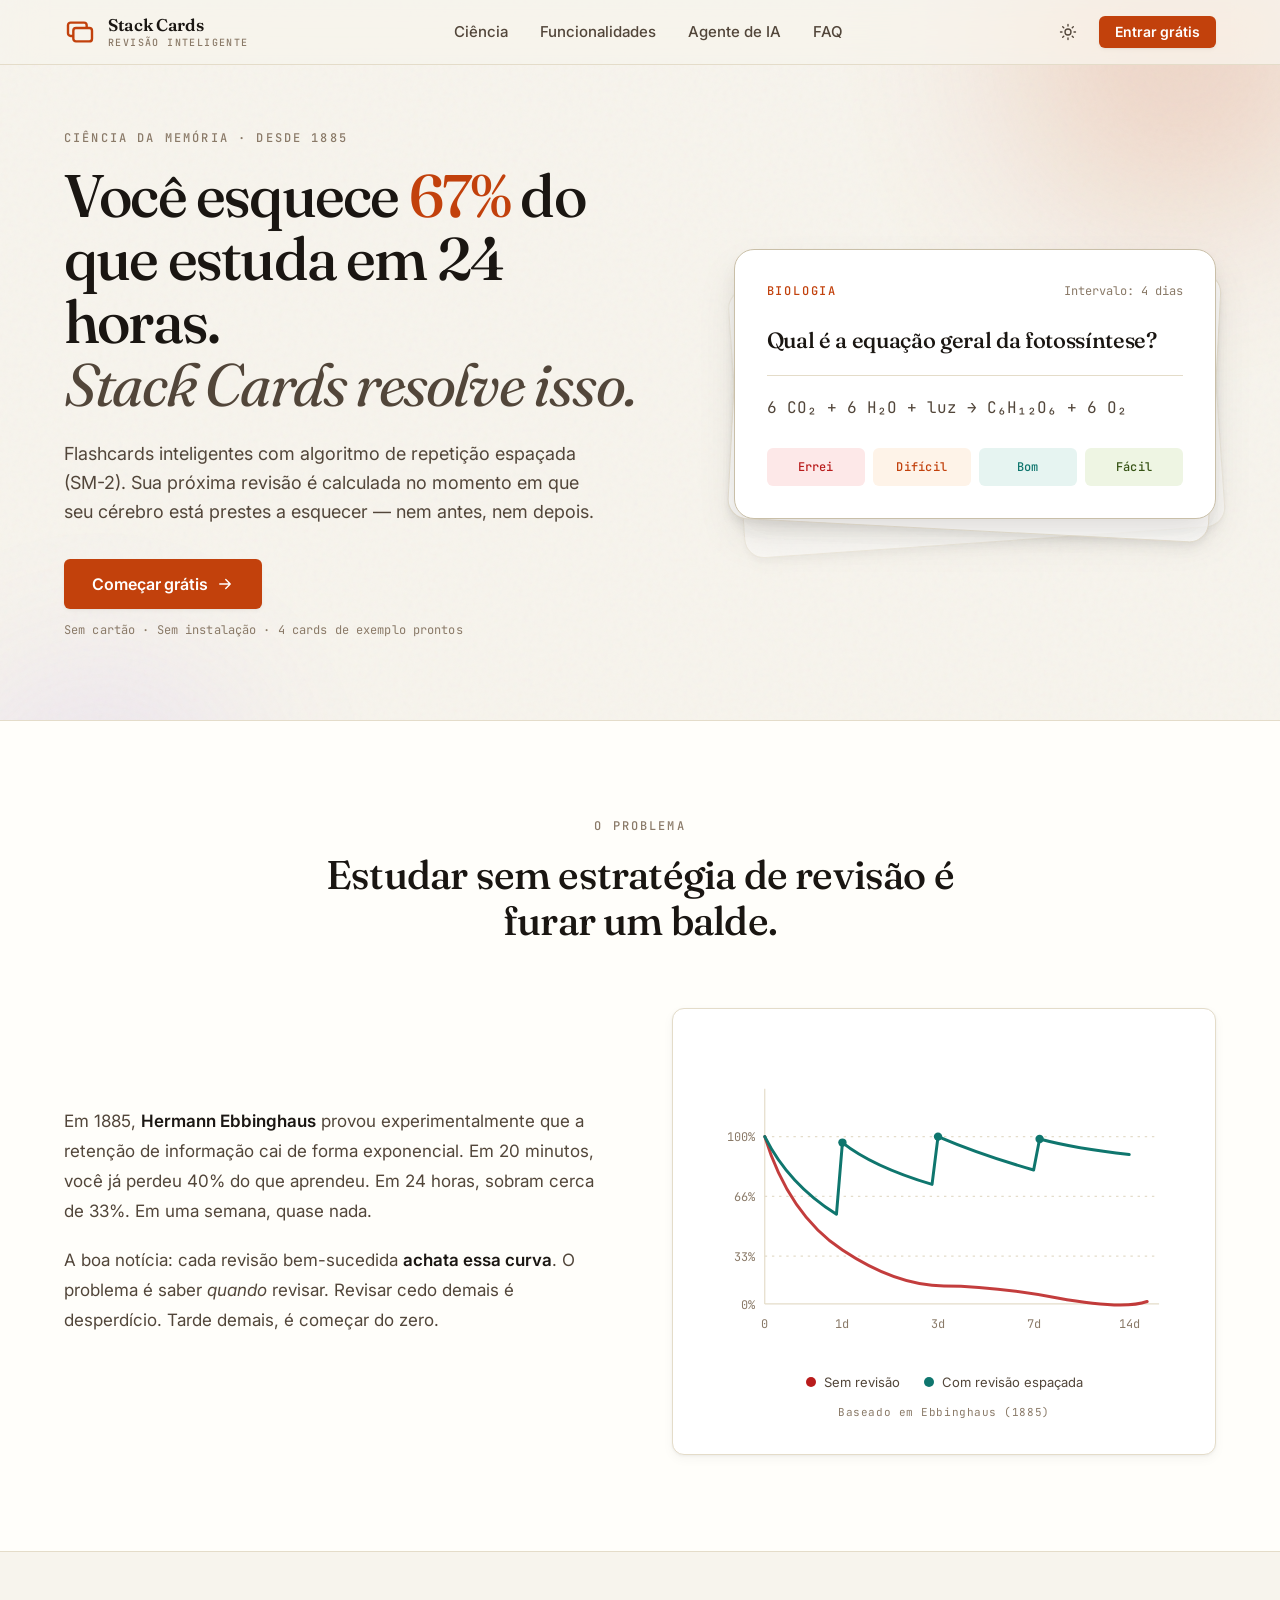
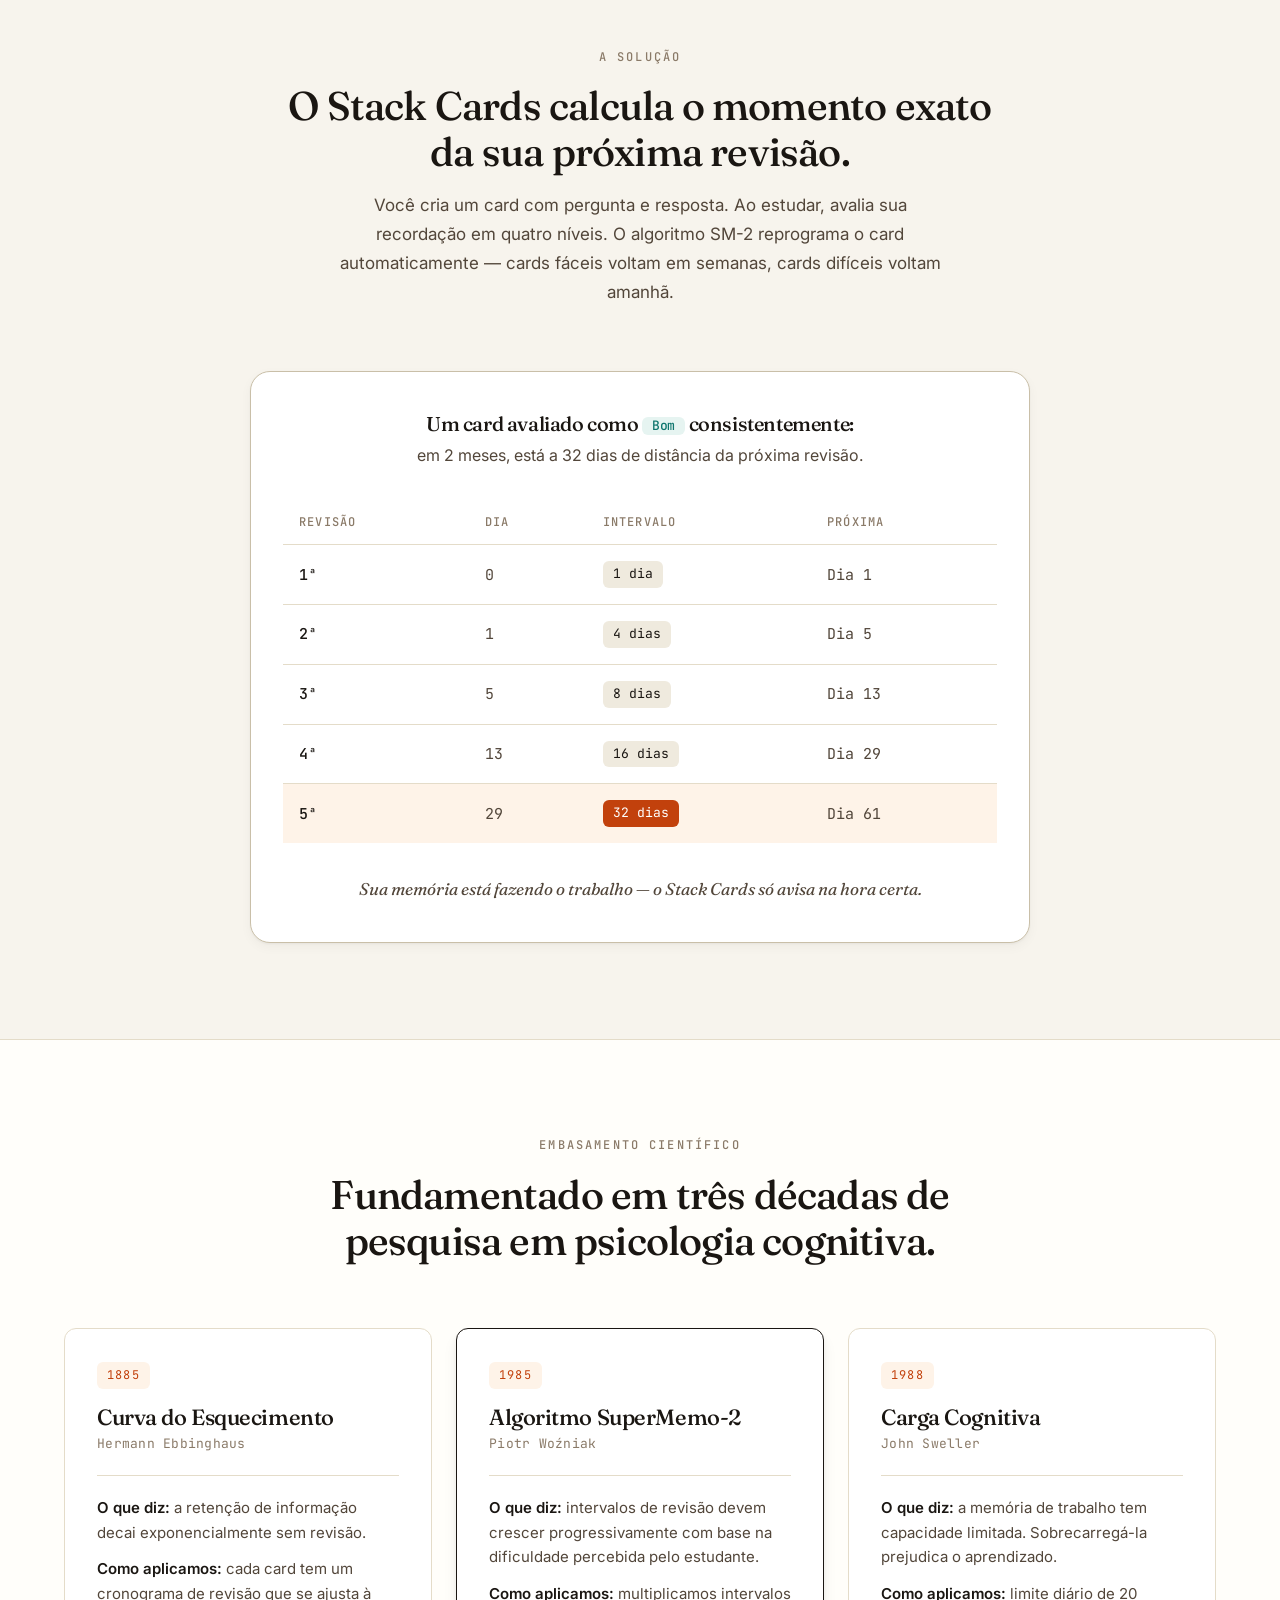
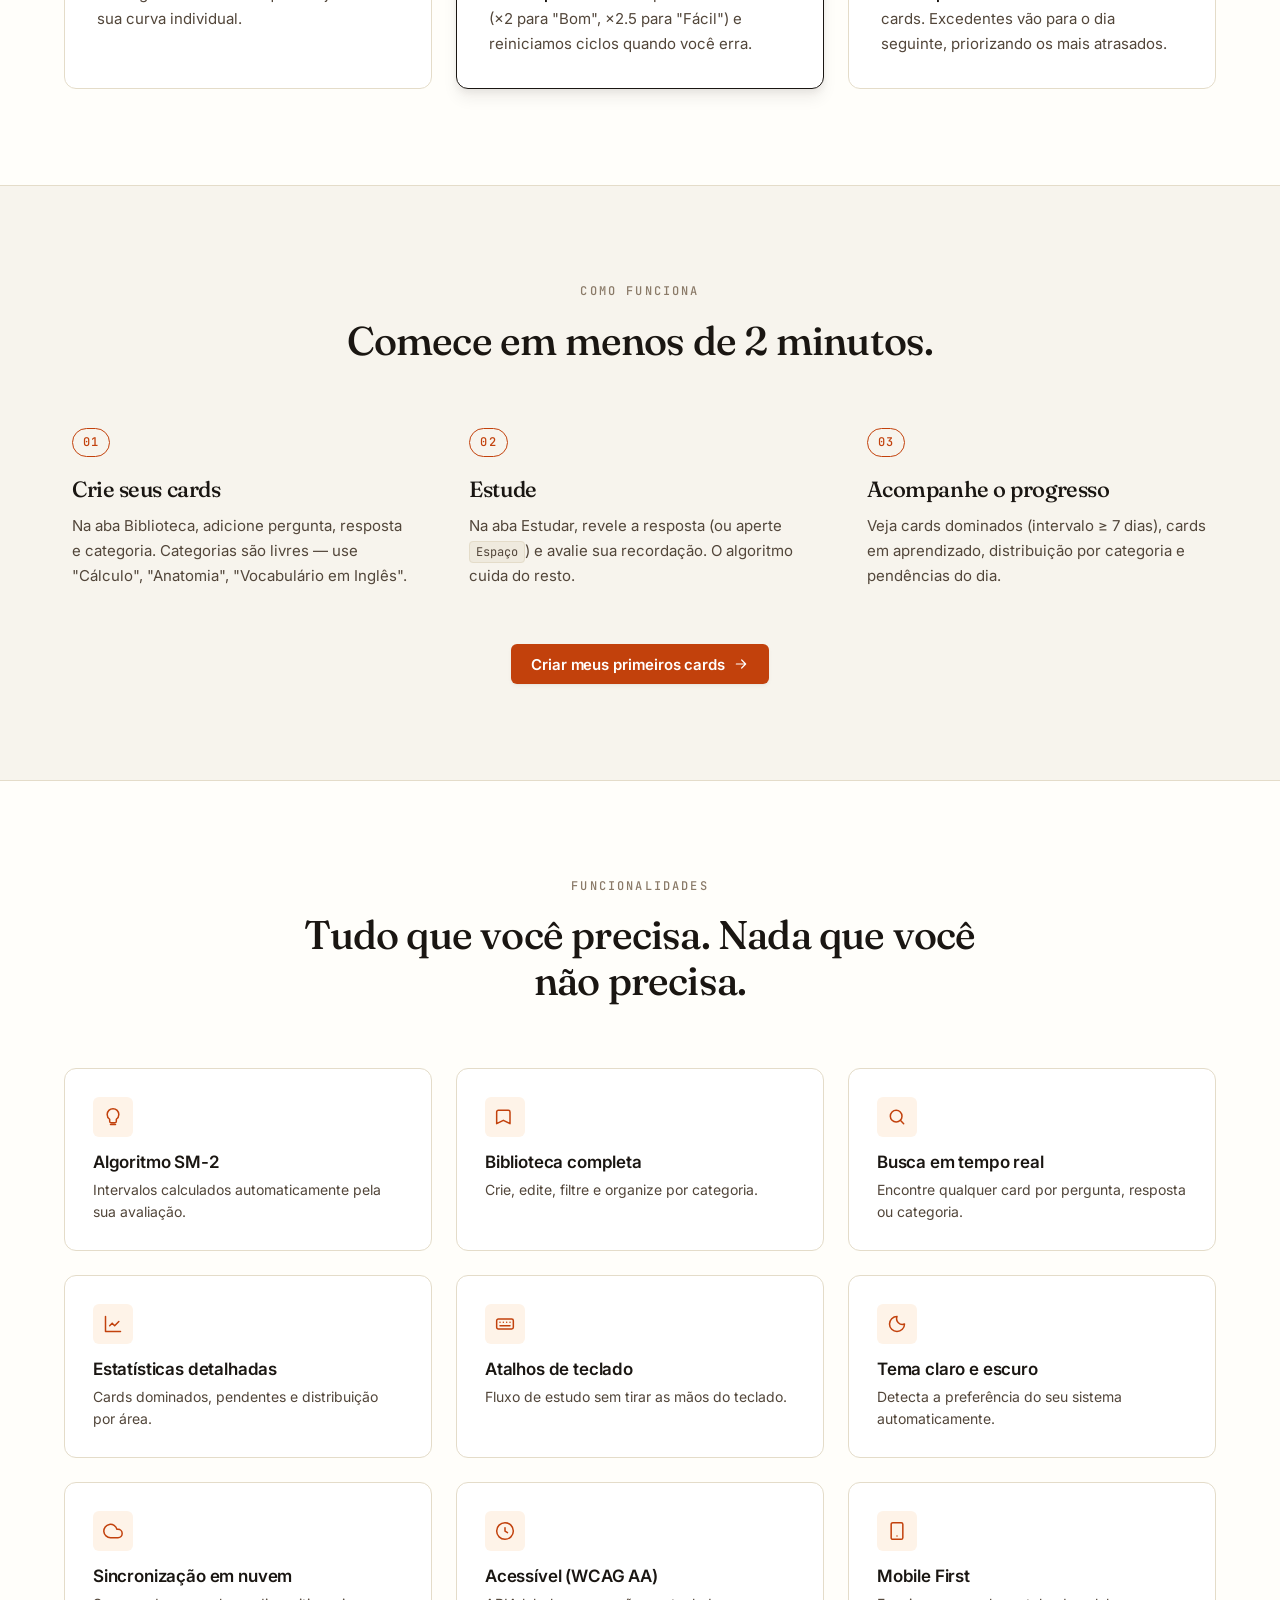
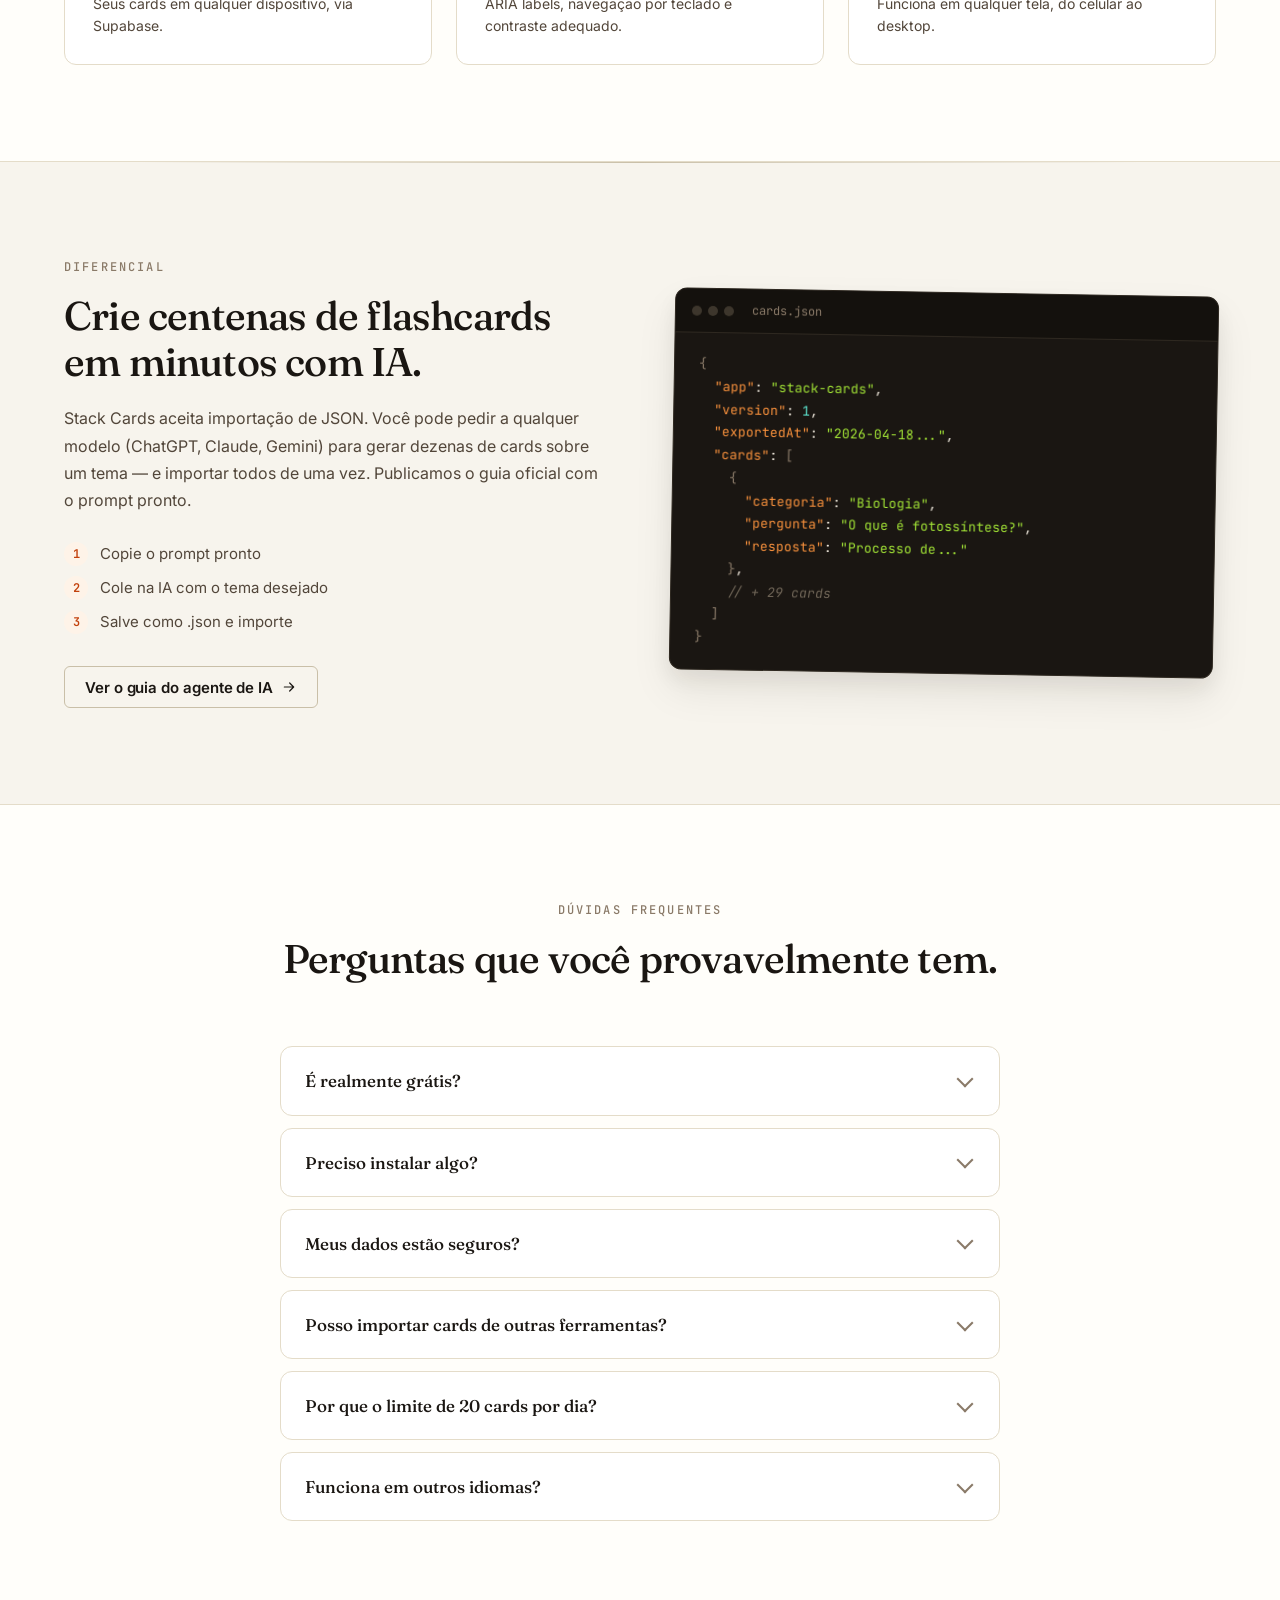
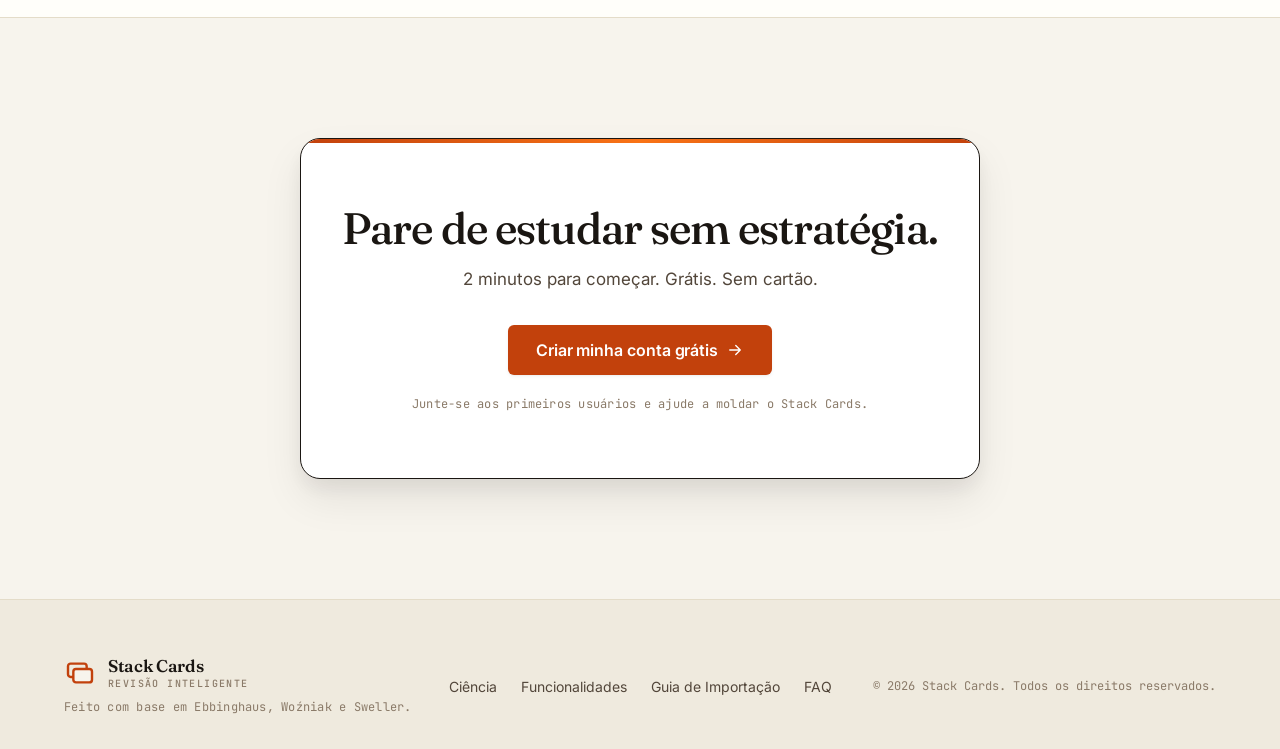
==== index.html @ 45e562a9 "feat(landing): cria landing page e guia de importacao por ia" ====
<!DOCTYPE html>
<html lang="pt-BR">
<head>
  <meta charset="UTF-8">
  <meta name="viewport" content="width=device-width, initial-scale=1.0">
  <meta name="description" content="Flashcards inteligentes com algoritmo SM-2. Fundamentado em três décadas de pesquisa em psicologia cognitiva. Grátis, sem cartão, sem instalação.">
  <meta name="theme-color" content="#f7f4ed">
  <title>Stack Cards — Pare de esquecer o que você estuda</title>

  <!-- Open Graph -->
  <meta property="og:title" content="Stack Cards — Flashcards com ciência da memória">
  <meta property="og:description" content="Algoritmo SM-2 calcula o momento exato da sua próxima revisão. Grátis.">
  <meta property="og:type" content="website">
  <meta property="og:url" content="https://stackcards.com.br">

  <!-- Fonts -->
  <link rel="preconnect" href="https://fonts.googleapis.com">
  <link rel="preconnect" href="https://fonts.gstatic.com" crossorigin>
  <link href="https://fonts.googleapis.com/css2?family=Fraunces:ital,opsz,wght@0,9..144,400;0,9..144,500;0,9..144,600;0,9..144,700;1,9..144,400&family=Inter:wght@400;500;600;700&family=JetBrains+Mono:wght@400;500&display=swap" rel="stylesheet">

  <link rel="stylesheet" href="styles.css">
</head>
<body>

  <!-- Background decorativo -->
  <div class="bg-decoration" aria-hidden="true">
    <div class="grain"></div>
    <div class="gradient-blob gradient-blob-1"></div>
    <div class="gradient-blob gradient-blob-2"></div>
  </div>

  <!-- Header -->
  <header class="site-header">
    <div class="container header-inner">
      <a href="#" class="brand">
        <span class="brand-mark" aria-hidden="true">
          <svg viewBox="0 0 24 24" fill="none" xmlns="http://www.w3.org/2000/svg">
            <rect x="3" y="5" width="14" height="10" rx="2" stroke="currentColor" stroke-width="1.8"/>
            <rect x="7" y="9" width="14" height="10" rx="2" stroke="currentColor" stroke-width="1.8" fill="var(--bg-primary)"/>
          </svg>
        </span>
        <span class="brand-text">
          <span class="brand-title">Stack Cards</span>
          <span class="brand-sub">Revisão Inteligente</span>
        </span>
      </a>

      <nav class="site-nav" aria-label="Navegação principal">
        <a href="#ciencia">Ciência</a>
        <a href="#funcionalidades">Funcionalidades</a>
        <a href="#ia">Agente de IA</a>
        <a href="#faq">FAQ</a>
      </nav>

      <div class="header-actions">
        <button class="theme-toggle" id="themeToggle" aria-label="Alternar tema">
          <svg class="theme-icon theme-icon-sun" viewBox="0 0 24 24" fill="none" xmlns="http://www.w3.org/2000/svg" aria-hidden="true">
            <circle cx="12" cy="12" r="4" stroke="currentColor" stroke-width="1.8"/>
            <path d="M12 2v2M12 20v2M4.93 4.93l1.41 1.41M17.66 17.66l1.41 1.41M2 12h2M20 12h2M4.93 19.07l1.41-1.41M17.66 6.34l1.41-1.41" stroke="currentColor" stroke-width="1.8" stroke-linecap="round"/>
          </svg>
          <svg class="theme-icon theme-icon-moon" viewBox="0 0 24 24" fill="none" xmlns="http://www.w3.org/2000/svg" aria-hidden="true">
            <path d="M21 12.79A9 9 0 1 1 11.21 3 7 7 0 0 0 21 12.79z" stroke="currentColor" stroke-width="1.8" stroke-linejoin="round"/>
          </svg>
        </button>
        <a href="https://app.stackcards.com.br" class="btn btn-primary btn-sm">Entrar grátis</a>
      </div>
    </div>
  </header>

  <main>

    <!-- Hero -->
    <section class="hero">
      <div class="container hero-inner">
        <div class="hero-content">
          <p class="eyebrow">Ciência da memória · Desde 1885</p>
          <h1 class="hero-title">
            Você esquece <span class="accent-text">67%</span> do que estuda em 24 horas.
            <br>
            <span class="hero-title-alt">Stack Cards resolve isso.</span>
          </h1>
          <p class="hero-subtitle">
            Flashcards inteligentes com algoritmo de repetição espaçada (SM-2).
            Sua próxima revisão é calculada no momento em que seu cérebro está
            prestes a esquecer — nem antes, nem depois.
          </p>
          <div class="hero-cta">
            <a href="https://app.stackcards.com.br" class="btn btn-primary btn-lg">
              Começar grátis
              <svg viewBox="0 0 24 24" fill="none" xmlns="http://www.w3.org/2000/svg" aria-hidden="true">
                <path d="M5 12h14M13 6l6 6-6 6" stroke="currentColor" stroke-width="1.8" stroke-linecap="round" stroke-linejoin="round"/>
              </svg>
            </a>
            <p class="hero-microcopy">Sem cartão · Sem instalação · 4 cards de exemplo prontos</p>
          </div>
        </div>

        <!-- Mock do flashcard -->
        <div class="hero-visual" aria-hidden="true">
          <div class="mock-flashcard">
            <div class="mock-flashcard-meta">
              <span class="mock-category">BIOLOGIA</span>
              <span class="mock-interval">Intervalo: 4 dias</span>
            </div>
            <p class="mock-question">Qual é a equação geral da fotossíntese?</p>
            <div class="mock-divider"></div>
            <p class="mock-answer">6 CO₂ + 6 H₂O + luz → C₆H₁₂O₆ + 6 O₂</p>
            <div class="mock-review-buttons">
              <button class="mock-btn mock-btn-wrong">Errei</button>
              <button class="mock-btn mock-btn-hard">Difícil</button>
              <button class="mock-btn mock-btn-good">Bom</button>
              <button class="mock-btn mock-btn-easy">Fácil</button>
            </div>
          </div>
          <div class="mock-shadow-card mock-shadow-card-1"></div>
          <div class="mock-shadow-card mock-shadow-card-2"></div>
        </div>
      </div>
    </section>

    <!-- Problema -->
    <section class="section section-problem">
      <div class="container">
        <div class="section-head">
          <p class="eyebrow">O problema</p>
          <h2 class="section-title">Estudar sem estratégia de revisão é furar um balde.</h2>
        </div>

        <div class="problem-grid">
          <div class="problem-text">
            <p>
              Em 1885, <strong>Hermann Ebbinghaus</strong> provou experimentalmente que a
              retenção de informação cai de forma exponencial. Em 20 minutos, você
              já perdeu 40% do que aprendeu. Em 24 horas, sobram cerca de 33%.
              Em uma semana, quase nada.
            </p>
            <p>
              A boa notícia: cada revisão bem-sucedida <strong>achata essa curva</strong>.
              O problema é saber <em>quando</em> revisar. Revisar cedo demais é desperdício.
              Tarde demais, é começar do zero.
            </p>
          </div>

          <div class="problem-chart">
            <svg viewBox="0 0 400 260" xmlns="http://www.w3.org/2000/svg" role="img" aria-label="Gráfico da Curva do Esquecimento">
              <!-- Grid -->
              <g class="chart-grid">
                <line x1="50" y1="40" x2="50" y2="220"/>
                <line x1="50" y1="220" x2="380" y2="220"/>
                <line x1="50" y1="180" x2="380" y2="180" stroke-dasharray="2,4"/>
                <line x1="50" y1="130" x2="380" y2="130" stroke-dasharray="2,4"/>
                <line x1="50" y1="80" x2="380" y2="80" stroke-dasharray="2,4"/>
              </g>

              <!-- Labels eixo Y -->
              <g class="chart-label">
                <text x="42" y="224" text-anchor="end">0%</text>
                <text x="42" y="184" text-anchor="end">33%</text>
                <text x="42" y="134" text-anchor="end">66%</text>
                <text x="42" y="84" text-anchor="end">100%</text>
              </g>

              <!-- Labels eixo X -->
              <g class="chart-label">
                <text x="50" y="240" text-anchor="middle">0</text>
                <text x="115" y="240" text-anchor="middle">1d</text>
                <text x="195" y="240" text-anchor="middle">3d</text>
                <text x="275" y="240" text-anchor="middle">7d</text>
                <text x="355" y="240" text-anchor="middle">14d</text>
              </g>

              <!-- Curva sem revisão -->
              <path d="M50,80 Q70,145 115,175 T200,205 T295,215 T370,218"
                    class="chart-line chart-line-wrong"
                    fill="none"
                    stroke-width="2.5"
                    stroke-linecap="round"/>

              <!-- Curva com revisão espaçada (dentes de serra que sobem) -->
              <path d="M50,80 Q70,120 110,145 L115,85 Q140,105 190,120 L195,80 Q230,95 275,108 L280,82 Q310,90 355,95"
                    class="chart-line chart-line-good"
                    fill="none"
                    stroke-width="2.5"
                    stroke-linecap="round"
                    stroke-linejoin="round"/>

              <!-- Pontos de revisão -->
              <g class="chart-dots">
                <circle cx="115" cy="85" r="3.5"/>
                <circle cx="195" cy="80" r="3.5"/>
                <circle cx="280" cy="82" r="3.5"/>
              </g>
            </svg>

            <div class="chart-legend">
              <div class="chart-legend-item">
                <span class="chart-legend-dot chart-legend-dot-wrong"></span>
                <span>Sem revisão</span>
              </div>
              <div class="chart-legend-item">
                <span class="chart-legend-dot chart-legend-dot-good"></span>
                <span>Com revisão espaçada</span>
              </div>
            </div>
            <p class="chart-citation">Baseado em Ebbinghaus (1885)</p>
          </div>
        </div>
      </div>
    </section>

    <!-- Solução / Progressão -->
    <section class="section section-solution">
      <div class="container">
        <div class="section-head">
          <p class="eyebrow">A solução</p>
          <h2 class="section-title">O Stack Cards calcula o momento exato da sua próxima revisão.</h2>
          <p class="section-description">
            Você cria um card com pergunta e resposta. Ao estudar, avalia sua
            recordação em quatro níveis. O algoritmo SM-2 reprograma o card
            automaticamente — cards fáceis voltam em semanas, cards difíceis voltam amanhã.
          </p>
        </div>

        <div class="progression-wrapper">
          <div class="progression-header">
            <h3 class="progression-title">Um card avaliado como <span class="chip-inline chip-good">Bom</span> consistentemente:</h3>
            <p class="progression-sub">em 2 meses, está a 32 dias de distância da próxima revisão.</p>
          </div>

          <div class="progression-table-wrap">
            <table class="progression-table">
              <thead>
                <tr>
                  <th>Revisão</th>
                  <th>Dia</th>
                  <th>Intervalo</th>
                  <th>Próxima</th>
                </tr>
              </thead>
              <tbody>
                <tr><td>1ª</td><td>0</td><td><span class="interval-badge">1 dia</span></td><td>Dia 1</td></tr>
                <tr><td>2ª</td><td>1</td><td><span class="interval-badge">4 dias</span></td><td>Dia 5</td></tr>
                <tr><td>3ª</td><td>5</td><td><span class="interval-badge">8 dias</span></td><td>Dia 13</td></tr>
                <tr><td>4ª</td><td>13</td><td><span class="interval-badge">16 dias</span></td><td>Dia 29</td></tr>
                <tr class="row-highlight"><td>5ª</td><td>29</td><td><span class="interval-badge interval-badge-strong">32 dias</span></td><td>Dia 61</td></tr>
              </tbody>
            </table>
          </div>

          <p class="progression-footnote">
            Sua memória está fazendo o trabalho — o Stack Cards só avisa na hora certa.
          </p>
        </div>
      </div>
    </section>

    <!-- Ciência -->
    <section class="section section-science" id="ciencia">
      <div class="container">
        <div class="section-head">
          <p class="eyebrow">Embasamento científico</p>
          <h2 class="section-title">Fundamentado em três décadas de pesquisa em psicologia cognitiva.</h2>
        </div>

        <div class="science-grid">
          <article class="science-card">
            <header class="science-card-head">
              <span class="science-year">1885</span>
              <h3 class="science-card-title">Curva do Esquecimento</h3>
              <p class="science-author">Hermann Ebbinghaus</p>
            </header>
            <div class="science-card-body">
              <p class="science-claim"><strong>O que diz:</strong> a retenção de informação decai exponencialmente sem revisão.</p>
              <p class="science-application"><strong>Como aplicamos:</strong> cada card tem um cronograma de revisão que se ajusta à sua curva individual.</p>
            </div>
          </article>

          <article class="science-card science-card-featured">
            <header class="science-card-head">
              <span class="science-year">1985</span>
              <h3 class="science-card-title">Algoritmo SuperMemo-2</h3>
              <p class="science-author">Piotr Woźniak</p>
            </header>
            <div class="science-card-body">
              <p class="science-claim"><strong>O que diz:</strong> intervalos de revisão devem crescer progressivamente com base na dificuldade percebida pelo estudante.</p>
              <p class="science-application"><strong>Como aplicamos:</strong> multiplicamos intervalos (×2 para "Bom", ×2.5 para "Fácil") e reiniciamos ciclos quando você erra.</p>
            </div>
          </article>

          <article class="science-card">
            <header class="science-card-head">
              <span class="science-year">1988</span>
              <h3 class="science-card-title">Carga Cognitiva</h3>
              <p class="science-author">John Sweller</p>
            </header>
            <div class="science-card-body">
              <p class="science-claim"><strong>O que diz:</strong> a memória de trabalho tem capacidade limitada. Sobrecarregá-la prejudica o aprendizado.</p>
              <p class="science-application"><strong>Como aplicamos:</strong> limite diário de 20 cards. Excedentes vão para o dia seguinte, priorizando os mais atrasados.</p>
            </div>
          </article>
        </div>
      </div>
    </section>

    <!-- Como funciona -->
    <section class="section section-how">
      <div class="container">
        <div class="section-head">
          <p class="eyebrow">Como funciona</p>
          <h2 class="section-title">Comece em menos de 2 minutos.</h2>
        </div>

        <ol class="steps-list">
          <li class="step">
            <span class="step-number">01</span>
            <h3 class="step-title">Crie seus cards</h3>
            <p class="step-description">
              Na aba Biblioteca, adicione pergunta, resposta e categoria.
              Categorias são livres — use "Cálculo", "Anatomia", "Vocabulário em Inglês".
            </p>
          </li>
          <li class="step">
            <span class="step-number">02</span>
            <h3 class="step-title">Estude</h3>
            <p class="step-description">
              Na aba Estudar, revele a resposta (ou aperte <kbd>Espaço</kbd>) e avalie sua recordação.
              O algoritmo cuida do resto.
            </p>
          </li>
          <li class="step">
            <span class="step-number">03</span>
            <h3 class="step-title">Acompanhe o progresso</h3>
            <p class="step-description">
              Veja cards dominados (intervalo ≥ 7 dias), cards em aprendizado,
              distribuição por categoria e pendências do dia.
            </p>
          </li>
        </ol>

        <div class="cta-inline">
          <a href="https://app.stackcards.com.br" class="btn btn-primary">
            Criar meus primeiros cards
            <svg viewBox="0 0 24 24" fill="none" xmlns="http://www.w3.org/2000/svg" aria-hidden="true">
              <path d="M5 12h14M13 6l6 6-6 6" stroke="currentColor" stroke-width="1.8" stroke-linecap="round" stroke-linejoin="round"/>
            </svg>
          </a>
        </div>
      </div>
    </section>

    <!-- Funcionalidades -->
    <section class="section section-features" id="funcionalidades">
      <div class="container">
        <div class="section-head">
          <p class="eyebrow">Funcionalidades</p>
          <h2 class="section-title">Tudo que você precisa. Nada que você não precisa.</h2>
        </div>

        <div class="features-grid">
          <article class="feature">
            <div class="feature-icon">
              <svg viewBox="0 0 24 24" fill="none" xmlns="http://www.w3.org/2000/svg"><path d="M12 2a7 7 0 0 0-7 7c0 2.4 1.2 4.5 3 5.7V17a2 2 0 0 0 2 2h4a2 2 0 0 0 2-2v-2.3a7 7 0 0 0 3-5.7 7 7 0 0 0-7-7zM9 21h6" stroke="currentColor" stroke-width="1.8" stroke-linecap="round" stroke-linejoin="round"/></svg>
            </div>
            <h3 class="feature-title">Algoritmo SM-2</h3>
            <p class="feature-description">Intervalos calculados automaticamente pela sua avaliação.</p>
          </article>

          <article class="feature">
            <div class="feature-icon">
              <svg viewBox="0 0 24 24" fill="none" xmlns="http://www.w3.org/2000/svg"><path d="M4 4h12a2 2 0 0 1 2 2v14l-8-4-8 4V6a2 2 0 0 1 2-2z" stroke="currentColor" stroke-width="1.8" stroke-linejoin="round"/></svg>
            </div>
            <h3 class="feature-title">Biblioteca completa</h3>
            <p class="feature-description">Crie, edite, filtre e organize por categoria.</p>
          </article>

          <article class="feature">
            <div class="feature-icon">
              <svg viewBox="0 0 24 24" fill="none" xmlns="http://www.w3.org/2000/svg"><circle cx="11" cy="11" r="7" stroke="currentColor" stroke-width="1.8"/><path d="m20 20-4-4" stroke="currentColor" stroke-width="1.8" stroke-linecap="round"/></svg>
            </div>
            <h3 class="feature-title">Busca em tempo real</h3>
            <p class="feature-description">Encontre qualquer card por pergunta, resposta ou categoria.</p>
          </article>

          <article class="feature">
            <div class="feature-icon">
              <svg viewBox="0 0 24 24" fill="none" xmlns="http://www.w3.org/2000/svg"><path d="M3 3v18h18M8 14l3-3 3 3 5-5" stroke="currentColor" stroke-width="1.8" stroke-linecap="round" stroke-linejoin="round"/></svg>
            </div>
            <h3 class="feature-title">Estatísticas detalhadas</h3>
            <p class="feature-description">Cards dominados, pendentes e distribuição por área.</p>
          </article>

          <article class="feature">
            <div class="feature-icon">
              <svg viewBox="0 0 24 24" fill="none" xmlns="http://www.w3.org/2000/svg"><rect x="2" y="6" width="20" height="12" rx="2" stroke="currentColor" stroke-width="1.8"/><path d="M6 10h.01M10 10h.01M14 10h.01M18 10h.01M6 14h12" stroke="currentColor" stroke-width="1.8" stroke-linecap="round"/></svg>
            </div>
            <h3 class="feature-title">Atalhos de teclado</h3>
            <p class="feature-description">Fluxo de estudo sem tirar as mãos do teclado.</p>
          </article>

          <article class="feature">
            <div class="feature-icon">
              <svg viewBox="0 0 24 24" fill="none" xmlns="http://www.w3.org/2000/svg"><path d="M12 3a9 9 0 1 0 9 9A7 7 0 0 1 12 3z" stroke="currentColor" stroke-width="1.8" stroke-linejoin="round"/></svg>
            </div>
            <h3 class="feature-title">Tema claro e escuro</h3>
            <p class="feature-description">Detecta a preferência do seu sistema automaticamente.</p>
          </article>

          <article class="feature">
            <div class="feature-icon">
              <svg viewBox="0 0 24 24" fill="none" xmlns="http://www.w3.org/2000/svg"><path d="M18 10h-1.26A8 8 0 1 0 9 20h9a5 5 0 0 0 0-10z" stroke="currentColor" stroke-width="1.8" stroke-linejoin="round"/></svg>
            </div>
            <h3 class="feature-title">Sincronização em nuvem</h3>
            <p class="feature-description">Seus cards em qualquer dispositivo, via Supabase.</p>
          </article>

          <article class="feature">
            <div class="feature-icon">
              <svg viewBox="0 0 24 24" fill="none" xmlns="http://www.w3.org/2000/svg"><circle cx="12" cy="12" r="10" stroke="currentColor" stroke-width="1.8"/><path d="M12 8v4l3 2" stroke="currentColor" stroke-width="1.8" stroke-linecap="round"/></svg>
            </div>
            <h3 class="feature-title">Acessível (WCAG AA)</h3>
            <p class="feature-description">ARIA labels, navegação por teclado e contraste adequado.</p>
          </article>

          <article class="feature">
            <div class="feature-icon">
              <svg viewBox="0 0 24 24" fill="none" xmlns="http://www.w3.org/2000/svg"><rect x="5" y="2" width="14" height="20" rx="2" stroke="currentColor" stroke-width="1.8"/><path d="M12 18h.01" stroke="currentColor" stroke-width="1.8" stroke-linecap="round"/></svg>
            </div>
            <h3 class="feature-title">Mobile First</h3>
            <p class="feature-description">Funciona em qualquer tela, do celular ao desktop.</p>
          </article>
        </div>
      </div>
    </section>

    <!-- Agente de IA -->
    <section class="section section-ai" id="ia">
      <div class="container ai-inner">
        <div class="ai-content">
          <p class="eyebrow">Diferencial</p>
          <h2 class="section-title">Crie centenas de flashcards em minutos com IA.</h2>
          <p class="ai-description">
            Stack Cards aceita importação de JSON. Você pode pedir a qualquer modelo
            (ChatGPT, Claude, Gemini) para gerar dezenas de cards sobre um tema —
            e importar todos de uma vez. Publicamos o guia oficial com o prompt pronto.
          </p>

          <ul class="ai-steps">
            <li><span class="ai-step-num">1</span> Copie o prompt pronto</li>
            <li><span class="ai-step-num">2</span> Cole na IA com o tema desejado</li>
            <li><span class="ai-step-num">3</span> Salve como .json e importe</li>
          </ul>

          <a href="guia-ia.html" class="btn btn-ghost">
            Ver o guia do agente de IA
            <svg viewBox="0 0 24 24" fill="none" xmlns="http://www.w3.org/2000/svg" aria-hidden="true">
              <path d="M5 12h14M13 6l6 6-6 6" stroke="currentColor" stroke-width="1.8" stroke-linecap="round" stroke-linejoin="round"/>
            </svg>
          </a>
        </div>

        <div class="ai-visual" aria-hidden="true">
          <div class="ai-code">
            <div class="ai-code-head">
              <span class="ai-code-dot"></span>
              <span class="ai-code-dot"></span>
              <span class="ai-code-dot"></span>
              <span class="ai-code-filename">cards.json</span>
            </div>
            <pre class="ai-code-body"><span class="code-punct">{</span>
  <span class="code-key">"app"</span>: <span class="code-string">"stack-cards"</span>,
  <span class="code-key">"version"</span>: <span class="code-num">1</span>,
  <span class="code-key">"exportedAt"</span>: <span class="code-string">"2026-04-18..."</span>,
  <span class="code-key">"cards"</span>: <span class="code-punct">[</span>
    <span class="code-punct">{</span>
      <span class="code-key">"categoria"</span>: <span class="code-string">"Biologia"</span>,
      <span class="code-key">"pergunta"</span>: <span class="code-string">"O que é fotossíntese?"</span>,
      <span class="code-key">"resposta"</span>: <span class="code-string">"Processo de..."</span>
    <span class="code-punct">}</span>,
    <span class="code-comment">// + 29 cards</span>
  <span class="code-punct">]</span>
<span class="code-punct">}</span></pre>
          </div>
        </div>
      </div>
    </section>

    <!-- FAQ -->
    <section class="section section-faq" id="faq">
      <div class="container">
        <div class="section-head">
          <p class="eyebrow">Dúvidas frequentes</p>
          <h2 class="section-title">Perguntas que você provavelmente tem.</h2>
        </div>

        <div class="faq-list">
          <details class="faq-item">
            <summary class="faq-question">É realmente grátis?</summary>
            <div class="faq-answer">
              <p>
                Sim. Por enquanto, tudo é gratuito enquanto validamos a plataforma
                com os primeiros usuários. Você será avisado antes de qualquer
                mudança, e quem entrar agora terá condições especiais quando monetizarmos.
              </p>
            </div>
          </details>

          <details class="faq-item">
            <summary class="faq-question">Preciso instalar algo?</summary>
            <div class="faq-answer">
              <p>
                Não. Stack Cards roda direto no navegador. Seus cards ficam
                sincronizados na nuvem, acessíveis de qualquer dispositivo.
              </p>
            </div>
          </details>

          <details class="faq-item">
            <summary class="faq-question">Meus dados estão seguros?</summary>
            <div class="faq-answer">
              <p>
                Usamos Supabase como backend, com autenticação por conta individual.
                Seus cards são privados — só você tem acesso.
              </p>
            </div>
          </details>

          <details class="faq-item">
            <summary class="faq-question">Posso importar cards de outras ferramentas?</summary>
            <div class="faq-answer">
              <p>
                Sim. Oferecemos importação via JSON. Qualquer conjunto de cards
                que você consiga converter para o nosso formato (documentado no guia)
                funciona.
              </p>
            </div>
          </details>

          <details class="faq-item">
            <summary class="faq-question">Por que o limite de 20 cards por dia?</summary>
            <div class="faq-answer">
              <p>
                Porque a ciência (Teoria da Carga Cognitiva de Sweller, 1988)
                mostra que a memória de trabalho tem limite. Exceder esse limite
                reduz a qualidade da memorização. Cards pendentes excedentes vão
                automaticamente para o dia seguinte.
              </p>
            </div>
          </details>

          <details class="faq-item">
            <summary class="faq-question">Funciona em outros idiomas?</summary>
            <div class="faq-answer">
              <p>
                Sim. Pergunta e resposta são texto livre — escreva em qualquer idioma.
                A interface, no momento, está em português.
              </p>
            </div>
          </details>
        </div>
      </div>
    </section>

    <!-- CTA Final -->
    <section class="section section-final-cta">
      <div class="container">
        <div class="final-cta-box">
          <h2 class="final-cta-title">Pare de estudar sem estratégia.</h2>
          <p class="final-cta-sub">2 minutos para começar. Grátis. Sem cartão.</p>
          <a href="https://app.stackcards.com.br" class="btn btn-primary btn-lg">
            Criar minha conta grátis
            <svg viewBox="0 0 24 24" fill="none" xmlns="http://www.w3.org/2000/svg" aria-hidden="true">
              <path d="M5 12h14M13 6l6 6-6 6" stroke="currentColor" stroke-width="1.8" stroke-linecap="round" stroke-linejoin="round"/>
            </svg>
          </a>
          <p class="final-cta-micro">Junte-se aos primeiros usuários e ajude a moldar o Stack Cards.</p>
        </div>
      </div>
    </section>

  </main>

  <!-- Footer -->
  <footer class="site-footer">
    <div class="container footer-inner">
      <div class="footer-brand">
        <a href="#" class="brand">
          <span class="brand-mark" aria-hidden="true">
            <svg viewBox="0 0 24 24" fill="none" xmlns="http://www.w3.org/2000/svg">
              <rect x="3" y="5" width="14" height="10" rx="2" stroke="currentColor" stroke-width="1.8"/>
              <rect x="7" y="9" width="14" height="10" rx="2" stroke="currentColor" stroke-width="1.8" fill="var(--bg-primary)"/>
            </svg>
          </span>
          <span class="brand-text">
            <span class="brand-title">Stack Cards</span>
            <span class="brand-sub">Revisão Inteligente</span>
          </span>
        </a>
        <p class="footer-tagline">Feito com base em Ebbinghaus, Woźniak e Sweller.</p>
      </div>

      <nav class="footer-nav" aria-label="Links do rodapé">
        <a href="#ciencia">Ciência</a>
        <a href="#funcionalidades">Funcionalidades</a>
        <a href="guia-ia.html">Guia de Importação</a>
        <a href="#faq">FAQ</a>
      </nav>

      <p class="footer-copy">© <span id="year"></span> Stack Cards. Todos os direitos reservados.</p>
    </div>
  </footer>

  <script src="script.js"></script>
</body>
</html>
---- styles.css ----
/* =========================================================
   Stack Cards — Landing Page
   Baseado no Design System oficial
   ========================================================= */

/* ---------- 1. TOKENS ---------- */
:root {
  /* Cores — tema claro */
  --bg-primary: #f7f4ed;
  --bg-secondary: #fffefa;
  --bg-tertiary: #efeade;
  --bg-elevated: #ffffff;
  --text-primary: #1a1612;
  --text-secondary: #52463a;
  --text-tertiary: #8a7a68;
  --text-inverse: #f7f4ed;
  --border-subtle: #e4dcc9;
  --border-medium: #c9bfa8;
  --border-strong: #1a1612;
  --accent: #c2410c;
  --accent-hover: #9a330a;
  --accent-soft: #fef3e8;

  /* Estados semânticos */
  --wrong: #b91c1c;
  --wrong-soft: #fde8e8;
  --hard: #c2410c;
  --hard-soft: #fef3e8;
  --good: #0f766e;
  --good-soft: #e6f4f1;
  --easy: #365314;
  --easy-soft: #eef5e3;

  /* Tipografia */
  --font-display: 'Fraunces', Georgia, serif;
  --font-body: 'Inter', -apple-system, BlinkMacSystemFont, sans-serif;
  --font-mono: 'JetBrains Mono', 'Courier New', monospace;

  /* Layout */
  --max-width: 1200px;
  --radius-sm: 6px;
  --radius-md: 12px;
  --radius-lg: 20px;

  /* Sombras */
  --shadow-sm: 0 1px 2px rgba(26, 22, 18, 0.04), 0 2px 4px rgba(26, 22, 18, 0.04);
  --shadow-md: 0 4px 6px rgba(26, 22, 18, 0.05), 0 10px 15px rgba(26, 22, 18, 0.06);
  --shadow-lg: 0 10px 20px rgba(26, 22, 18, 0.06), 0 20px 40px rgba(26, 22, 18, 0.08);
  --shadow-card: 0 1px 3px rgba(26, 22, 18, 0.05), 0 4px 12px rgba(26, 22, 18, 0.04);

  /* Motion */
  --trans-fast: 150ms ease;
  --trans-medium: 280ms cubic-bezier(0.4, 0, 0.2, 1);
  --trans-slow: 500ms cubic-bezier(0.4, 0, 0.2, 1);
}

[data-theme="dark"] {
  --bg-primary: #14110d;
  --bg-secondary: #1c1814;
  --bg-tertiary: #25201a;
  --bg-elevated: #1f1b16;
  --text-primary: #f0e9dd;
  --text-secondary: #b8ab96;
  --text-tertiary: #6e6456;
  --text-inverse: #14110d;
  --border-subtle: #2e2820;
  --border-medium: #3d362c;
  --border-strong: #f0e9dd;
  --accent: #f97316;
  --accent-hover: #fb923c;
  --accent-soft: #2a1a0e;

  --wrong: #f87171;
  --wrong-soft: #2b1515;
  --hard: #fb923c;
  --hard-soft: #2a1a0e;
  --good: #5eead4;
  --good-soft: #0f1f1e;
  --easy: #a3e635;
  --easy-soft: #1a2410;

  --shadow-sm: 0 1px 2px rgba(0, 0, 0, 0.3);
  --shadow-md: 0 4px 12px rgba(0, 0, 0, 0.4);
  --shadow-lg: 0 10px 30px rgba(0, 0, 0, 0.5);
  --shadow-card: 0 1px 3px rgba(0, 0, 0, 0.3), 0 4px 12px rgba(0, 0, 0, 0.2);
}

/* ---------- 2. BASE ---------- */
*, *::before, *::after {
  box-sizing: border-box;
}

html {
  scroll-behavior: smooth;
  -webkit-text-size-adjust: 100%;
}

body {
  margin: 0;
  font-family: var(--font-body);
  font-size: 16px;
  line-height: 1.6;
  color: var(--text-primary);
  background: var(--bg-primary);
  -webkit-font-smoothing: antialiased;
  -moz-osx-font-smoothing: grayscale;
  overflow-x: hidden;
  transition: background var(--trans-medium), color var(--trans-medium);
}

img, svg { display: block; max-width: 100%; }

h1, h2, h3, h4 {
  font-family: var(--font-display);
  font-weight: 500;
  line-height: 1.15;
  letter-spacing: -0.02em;
  color: var(--text-primary);
  margin: 0;
}

p { margin: 0; }

a {
  color: inherit;
  text-decoration: none;
  transition: color var(--trans-fast);
}

button {
  font-family: inherit;
  cursor: pointer;
  border: none;
  background: none;
}

kbd {
  font-family: var(--font-mono);
  font-size: 0.8em;
  padding: 2px 6px;
  background: var(--bg-tertiary);
  border: 1px solid var(--border-subtle);
  border-radius: 4px;
  color: var(--text-secondary);
}

::selection {
  background: var(--accent);
  color: var(--text-inverse);
}

/* ---------- 3. LAYOUT ---------- */
.container {
  width: 100%;
  max-width: var(--max-width);
  margin: 0 auto;
  padding: 0 24px;
}

.section {
  padding: 96px 0;
  position: relative;
}

.section-head {
  max-width: 720px;
  margin: 0 auto 64px;
  text-align: center;
}

.eyebrow {
  font-family: var(--font-mono);
  font-size: 0.75rem;
  font-weight: 500;
  letter-spacing: 0.18em;
  text-transform: uppercase;
  color: var(--text-tertiary);
  margin-bottom: 16px;
}

.section-title {
  font-size: clamp(1.75rem, 3.5vw, 2.5rem);
  margin-bottom: 16px;
}

.section-description {
  font-size: 1.0625rem;
  color: var(--text-secondary);
  line-height: 1.7;
  max-width: 620px;
  margin: 0 auto;
}

.accent-text { color: var(--accent); }

/* ---------- 4. BACKGROUND DECORATIVO ---------- */
.bg-decoration {
  position: fixed;
  inset: 0;
  z-index: -1;
  overflow: hidden;
  pointer-events: none;
}

.grain {
  position: absolute;
  inset: 0;
  opacity: 0.04;
  background-image: url("data:image/svg+xml,%3Csvg viewBox='0 0 200 200' xmlns='http://www.w3.org/2000/svg'%3E%3Cfilter id='n'%3E%3CfeTurbulence type='fractalNoise' baseFrequency='0.9' numOctaves='3' stitchTiles='stitch'/%3E%3C/filter%3E%3Crect width='100%25' height='100%25' filter='url(%23n)'/%3E%3C/svg%3E");
  mix-blend-mode: multiply;
}

[data-theme="dark"] .grain {
  opacity: 0.08;
  mix-blend-mode: overlay;
}

.gradient-blob {
  position: absolute;
  border-radius: 50%;
  filter: blur(80px);
  opacity: 0.25;
  animation: float 20s ease-in-out infinite;
}

.gradient-blob-1 {
  width: 500px;
  height: 500px;
  background: radial-gradient(circle, var(--accent), transparent 70%);
  top: -200px;
  right: -150px;
}

.gradient-blob-2 {
  width: 400px;
  height: 400px;
  background: radial-gradient(circle, #8b5cf6, transparent 70%);
  bottom: -100px;
  left: -100px;
  animation-delay: -10s;
  opacity: 0.15;
}

[data-theme="dark"] .gradient-blob { opacity: 0.12; }

@keyframes float {
  0%, 100% { transform: translate(0, 0) scale(1); }
  33% { transform: translate(30px, -40px) scale(1.05); }
  66% { transform: translate(-20px, 20px) scale(0.95); }
}

@media (prefers-reduced-motion: reduce) {
  .gradient-blob { animation: none; }
  html { scroll-behavior: auto; }
}

/* ---------- 5. HEADER ---------- */
.site-header {
  position: sticky;
  top: 0;
  z-index: 100;
  background: rgba(247, 244, 237, 0.78);
  backdrop-filter: blur(20px) saturate(180%);
  -webkit-backdrop-filter: blur(20px) saturate(180%);
  border-bottom: 1px solid var(--border-subtle);
  transition: background var(--trans-medium), border-color var(--trans-medium);
}

[data-theme="dark"] .site-header {
  background: rgba(20, 17, 13, 0.78);
}

.header-inner {
  display: flex;
  align-items: center;
  justify-content: space-between;
  height: 64px;
  gap: 24px;
}

.brand {
  display: inline-flex;
  align-items: center;
  gap: 12px;
  color: var(--text-primary);
  transition: opacity var(--trans-fast);
}

.brand:hover { opacity: 0.85; }

.brand-mark {
  display: inline-flex;
  align-items: center;
  justify-content: center;
  width: 32px;
  height: 32px;
  color: var(--accent);
  flex-shrink: 0;
}

.brand-mark svg { width: 100%; height: 100%; }

.brand-text {
  display: inline-flex;
  flex-direction: column;
  gap: 2px;
  line-height: 1;
  min-width: 0;
}

.brand-title {
  font-family: var(--font-display);
  font-weight: 600;
  font-size: 1.0625rem;
  color: var(--text-primary);
  letter-spacing: -0.02em;
  line-height: 1.15;
}

.brand-sub {
  font-family: var(--font-mono);
  font-size: 0.625rem;
  font-weight: 500;
  color: var(--text-tertiary);
  letter-spacing: 0.14em;
  text-transform: uppercase;
  line-height: 1.2;
}

.site-nav {
  display: flex;
  gap: 32px;
  font-size: 0.9375rem;
}

.site-nav a {
  color: var(--text-secondary);
  font-weight: 500;
  position: relative;
}

.site-nav a:hover {
  color: var(--text-primary);
}

.header-actions {
  display: flex;
  align-items: center;
  gap: 12px;
}

.theme-toggle {
  width: 38px;
  height: 38px;
  border-radius: var(--radius-sm);
  display: inline-flex;
  align-items: center;
  justify-content: center;
  color: var(--text-secondary);
  transition: background var(--trans-fast), color var(--trans-fast);
}

.theme-toggle:hover {
  background: var(--bg-tertiary);
  color: var(--text-primary);
}

.theme-icon { width: 18px; height: 18px; }
.theme-icon-moon { display: none; }
[data-theme="dark"] .theme-icon-sun { display: none; }
[data-theme="dark"] .theme-icon-moon { display: block; }

/* ---------- 6. BOTÕES ---------- */
.btn {
  display: inline-flex;
  align-items: center;
  justify-content: center;
  gap: 8px;
  padding: 12px 20px;
  border-radius: var(--radius-sm);
  font-family: var(--font-body);
  font-weight: 600;
  font-size: 0.9375rem;
  line-height: 1;
  letter-spacing: -0.005em;
  transition: all var(--trans-medium);
  white-space: nowrap;
  cursor: pointer;
}

.btn svg { width: 16px; height: 16px; }

.btn-primary {
  background: var(--accent);
  color: #fff;
  box-shadow: var(--shadow-sm);
}

.btn-primary:hover {
  background: var(--accent-hover);
  transform: translateY(-1px);
  box-shadow: var(--shadow-md);
}

.btn-ghost {
  background: transparent;
  color: var(--text-primary);
  border: 1px solid var(--border-medium);
}

.btn-ghost:hover {
  background: var(--bg-tertiary);
  border-color: var(--border-strong);
}

.btn-sm {
  padding: 9px 16px;
  font-size: 0.875rem;
}

.btn-lg {
  padding: 16px 28px;
  font-size: 1rem;
}

.btn-lg svg { width: 18px; height: 18px; }

/* ---------- 7. HERO ---------- */
.hero {
  padding: 64px 0 80px;
  position: relative;
}

.hero-inner {
  display: grid;
  grid-template-columns: 1.1fr 0.9fr;
  gap: 80px;
  align-items: center;
}

.hero-content { max-width: 620px; }

.hero-title {
  font-size: clamp(2.25rem, 5vw, 3.75rem);
  line-height: 1.05;
  letter-spacing: -0.03em;
  margin-bottom: 24px;
  font-weight: 500;
}

.hero-title-alt {
  font-style: italic;
  font-weight: 400;
  color: var(--text-secondary);
}

.hero-subtitle {
  font-size: 1.125rem;
  line-height: 1.6;
  color: var(--text-secondary);
  margin-bottom: 32px;
  max-width: 540px;
}

.hero-cta {
  display: flex;
  flex-direction: column;
  align-items: flex-start;
  gap: 12px;
}

.hero-microcopy {
  font-family: var(--font-mono);
  font-size: 0.75rem;
  color: var(--text-tertiary);
  letter-spacing: 0.01em;
}

/* Mock flashcard */
.hero-visual {
  position: relative;
  perspective: 1200px;
}

.mock-flashcard {
  position: relative;
  background: var(--bg-elevated);
  border: 1px solid var(--border-medium);
  border-radius: var(--radius-lg);
  padding: 32px;
  box-shadow: var(--shadow-lg);
  z-index: 3;
  transform: rotate(-1.5deg);
  transition: transform var(--trans-slow);
}

.hero-visual:hover .mock-flashcard {
  transform: rotate(0deg) translateY(-4px);
}

.mock-flashcard-meta {
  display: flex;
  justify-content: space-between;
  align-items: center;
  margin-bottom: 24px;
  font-family: var(--font-mono);
  font-size: 0.75rem;
}

.mock-category {
  color: var(--accent);
  letter-spacing: 0.15em;
  font-weight: 500;
}

.mock-interval { color: var(--text-tertiary); }

.mock-question {
  font-family: var(--font-display);
  font-size: 1.375rem;
  font-weight: 500;
  line-height: 1.35;
  color: var(--text-primary);
  margin-bottom: 20px;
  letter-spacing: -0.015em;
}

.mock-divider {
  height: 1px;
  background: var(--border-subtle);
  margin: 20px 0;
}

.mock-answer {
  font-family: var(--font-mono);
  font-size: 1rem;
  color: var(--text-secondary);
  margin-bottom: 28px;
  line-height: 1.5;
}

.mock-review-buttons {
  display: grid;
  grid-template-columns: repeat(4, 1fr);
  gap: 8px;
}

.mock-btn {
  padding: 10px 8px;
  border-radius: var(--radius-sm);
  font-family: var(--font-mono);
  font-size: 0.75rem;
  font-weight: 500;
  letter-spacing: 0.02em;
  border: 1px solid transparent;
  transition: transform var(--trans-fast);
  pointer-events: none;
}

.mock-btn-wrong { background: var(--wrong-soft); color: var(--wrong); }
.mock-btn-hard  { background: var(--hard-soft);  color: var(--hard);  }
.mock-btn-good  { background: var(--good-soft);  color: var(--good);  }
.mock-btn-easy  { background: var(--easy-soft);  color: var(--easy);  }

.mock-shadow-card {
  position: absolute;
  inset: 0;
  background: var(--bg-elevated);
  border: 1px solid var(--border-subtle);
  border-radius: var(--radius-lg);
  box-shadow: var(--shadow-md);
}

.mock-shadow-card-1 {
  transform: rotate(3deg) translateY(12px);
  z-index: 2;
  opacity: 0.7;
}

.mock-shadow-card-2 {
  transform: rotate(-4deg) translateY(24px);
  z-index: 1;
  opacity: 0.4;
}

/* ---------- 8. PROBLEMA ---------- */
.section-problem {
  background: var(--bg-secondary);
  border-top: 1px solid var(--border-subtle);
  border-bottom: 1px solid var(--border-subtle);
}

.problem-grid {
  display: grid;
  grid-template-columns: 1fr 1fr;
  gap: 64px;
  align-items: center;
}

.problem-text p {
  font-size: 1.0625rem;
  line-height: 1.75;
  color: var(--text-secondary);
  margin-bottom: 20px;
}

.problem-text strong {
  color: var(--text-primary);
  font-weight: 600;
}

.problem-chart {
  background: var(--bg-elevated);
  border: 1px solid var(--border-subtle);
  border-radius: var(--radius-md);
  padding: 32px;
  box-shadow: var(--shadow-card);
}

.problem-chart svg {
  width: 100%;
  height: auto;
}

.chart-grid line {
  stroke: var(--border-subtle);
  stroke-width: 1;
}

.chart-label {
  font-family: var(--font-mono);
  font-size: 10px;
  fill: var(--text-tertiary);
}

.chart-line-wrong {
  stroke: var(--wrong);
  opacity: 0.85;
}

.chart-line-good {
  stroke: var(--good);
}

.chart-dots circle {
  fill: var(--good);
}

.chart-legend {
  display: flex;
  gap: 24px;
  margin-top: 20px;
  justify-content: center;
  flex-wrap: wrap;
}

.chart-legend-item {
  display: flex;
  align-items: center;
  gap: 8px;
  font-size: 0.8125rem;
  color: var(--text-secondary);
}

.chart-legend-dot {
  width: 10px;
  height: 10px;
  border-radius: 50%;
}

.chart-legend-dot-wrong { background: var(--wrong); }
.chart-legend-dot-good  { background: var(--good); }

.chart-citation {
  text-align: center;
  font-family: var(--font-mono);
  font-size: 0.6875rem;
  color: var(--text-tertiary);
  margin-top: 12px;
  letter-spacing: 0.05em;
}

/* ---------- 9. SOLUÇÃO / PROGRESSÃO ---------- */
.progression-wrapper {
  max-width: 780px;
  margin: 0 auto;
  background: var(--bg-elevated);
  border: 1px solid var(--border-medium);
  border-radius: var(--radius-lg);
  padding: 40px;
  box-shadow: var(--shadow-card);
}

.progression-header {
  text-align: center;
  margin-bottom: 32px;
}

.progression-title {
  font-size: 1.25rem;
  font-weight: 500;
  margin-bottom: 8px;
}

.chip-inline {
  display: inline-block;
  padding: 2px 10px;
  border-radius: var(--radius-sm);
  font-family: var(--font-mono);
  font-size: 0.8125rem;
  font-weight: 500;
  vertical-align: middle;
}

.chip-good {
  background: var(--good-soft);
  color: var(--good);
}

.progression-sub {
  color: var(--text-secondary);
  font-size: 1rem;
}

.progression-table-wrap {
  overflow-x: auto;
  margin: 0 -8px;
}

.progression-table {
  width: 100%;
  border-collapse: collapse;
  font-family: var(--font-mono);
  font-size: 0.9375rem;
}

.progression-table th {
  text-align: left;
  padding: 12px 16px;
  font-size: 0.75rem;
  font-weight: 500;
  color: var(--text-tertiary);
  letter-spacing: 0.1em;
  text-transform: uppercase;
  border-bottom: 1px solid var(--border-subtle);
}

.progression-table td {
  padding: 16px;
  border-bottom: 1px solid var(--border-subtle);
  color: var(--text-secondary);
}

.progression-table tr:last-child td {
  border-bottom: none;
}

.progression-table td:first-child {
  font-weight: 500;
  color: var(--text-primary);
}

.row-highlight td {
  background: var(--accent-soft);
}

.interval-badge {
  display: inline-block;
  padding: 3px 10px;
  background: var(--bg-tertiary);
  border-radius: var(--radius-sm);
  font-size: 0.8125rem;
  color: var(--text-primary);
}

.interval-badge-strong {
  background: var(--accent);
  color: #fff;
}

.progression-footnote {
  text-align: center;
  margin-top: 32px;
  font-family: var(--font-display);
  font-style: italic;
  font-size: 1.0625rem;
  color: var(--text-secondary);
}

/* ---------- 10. CIÊNCIA ---------- */
.section-science {
  background: var(--bg-secondary);
  border-top: 1px solid var(--border-subtle);
  border-bottom: 1px solid var(--border-subtle);
}

.science-grid {
  display: grid;
  grid-template-columns: repeat(3, 1fr);
  gap: 24px;
}

.science-card {
  background: var(--bg-elevated);
  border: 1px solid var(--border-subtle);
  border-radius: var(--radius-md);
  padding: 32px;
  transition: transform var(--trans-medium), box-shadow var(--trans-medium), border-color var(--trans-medium);
  display: flex;
  flex-direction: column;
}

.science-card:hover {
  transform: translateY(-4px);
  box-shadow: var(--shadow-md);
  border-color: var(--border-medium);
}

.science-card-featured {
  border: 1px solid var(--border-strong);
  box-shadow: var(--shadow-md);
}

[data-theme="dark"] .science-card-featured {
  background: var(--bg-tertiary);
}

.science-card-head {
  padding-bottom: 20px;
  margin-bottom: 20px;
  border-bottom: 1px solid var(--border-subtle);
}

.science-year {
  display: inline-block;
  font-family: var(--font-mono);
  font-size: 0.75rem;
  letter-spacing: 0.1em;
  color: var(--accent);
  background: var(--accent-soft);
  padding: 4px 10px;
  border-radius: var(--radius-sm);
  margin-bottom: 16px;
}

.science-card-title {
  font-size: 1.375rem;
  margin-bottom: 4px;
}

.science-author {
  font-family: var(--font-mono);
  font-size: 0.8125rem;
  color: var(--text-tertiary);
  letter-spacing: 0.02em;
}

.science-card-body p {
  font-size: 0.9375rem;
  line-height: 1.65;
  color: var(--text-secondary);
  margin-bottom: 12px;
}

.science-card-body p:last-child { margin-bottom: 0; }

.science-card-body strong {
  color: var(--text-primary);
  font-weight: 600;
}

/* ---------- 11. COMO FUNCIONA ---------- */
.steps-list {
  list-style: none;
  padding: 0;
  margin: 0;
  display: grid;
  grid-template-columns: repeat(3, 1fr);
  gap: 40px;
  position: relative;
}

.step {
  padding: 0 8px;
  position: relative;
}

.step-number {
  display: inline-block;
  font-family: var(--font-mono);
  font-size: 0.75rem;
  font-weight: 500;
  color: var(--accent);
  letter-spacing: 0.1em;
  padding: 4px 10px;
  border: 1px solid var(--accent);
  border-radius: 20px;
  margin-bottom: 20px;
}

.step-title {
  font-size: 1.375rem;
  margin-bottom: 12px;
}

.step-description {
  font-size: 0.9375rem;
  line-height: 1.65;
  color: var(--text-secondary);
}

.cta-inline {
  margin-top: 56px;
  text-align: center;
}

/* ---------- 12. FUNCIONALIDADES ---------- */
.section-features {
  background: var(--bg-secondary);
  border-top: 1px solid var(--border-subtle);
  border-bottom: 1px solid var(--border-subtle);
}

.features-grid {
  display: grid;
  grid-template-columns: repeat(3, 1fr);
  gap: 24px;
}

.feature {
  background: var(--bg-elevated);
  border: 1px solid var(--border-subtle);
  border-radius: var(--radius-md);
  padding: 28px;
  transition: border-color var(--trans-fast), transform var(--trans-medium);
}

.feature:hover {
  border-color: var(--border-medium);
  transform: translateY(-2px);
}

.feature-icon {
  width: 40px;
  height: 40px;
  border-radius: var(--radius-sm);
  background: var(--accent-soft);
  color: var(--accent);
  display: inline-flex;
  align-items: center;
  justify-content: center;
  margin-bottom: 16px;
}

.feature-icon svg { width: 20px; height: 20px; }

.feature-title {
  font-size: 1.0625rem;
  font-weight: 600;
  font-family: var(--font-body);
  margin-bottom: 6px;
  letter-spacing: -0.01em;
}

.feature-description {
  font-size: 0.875rem;
  line-height: 1.55;
  color: var(--text-secondary);
}

/* ---------- 13. AGENTE DE IA ---------- */
.section-ai {
  background: var(--bg-primary);
  position: relative;
  overflow: hidden;
}

.section-ai::before {
  content: '';
  position: absolute;
  top: 0;
  left: 50%;
  transform: translateX(-50%);
  width: 80%;
  max-width: 1000px;
  height: 1px;
  background: linear-gradient(to right, transparent, var(--border-medium), transparent);
}

.ai-inner {
  display: grid;
  grid-template-columns: 1fr 1fr;
  gap: 64px;
  align-items: center;
}

.ai-content .section-title {
  text-align: left;
  margin-bottom: 20px;
}

.ai-content .eyebrow {
  margin-bottom: 16px;
}

.ai-description {
  font-size: 1rem;
  line-height: 1.7;
  color: var(--text-secondary);
  margin-bottom: 28px;
}

.ai-steps {
  list-style: none;
  padding: 0;
  margin: 0 0 32px;
  display: flex;
  flex-direction: column;
  gap: 10px;
}

.ai-steps li {
  display: flex;
  align-items: center;
  gap: 12px;
  font-size: 0.9375rem;
  color: var(--text-secondary);
}

.ai-step-num {
  width: 24px;
  height: 24px;
  border-radius: 50%;
  background: var(--accent-soft);
  color: var(--accent);
  display: inline-flex;
  align-items: center;
  justify-content: center;
  font-family: var(--font-mono);
  font-size: 0.75rem;
  font-weight: 600;
  flex-shrink: 0;
}

/* Code block visual */
.ai-visual {
  position: relative;
}

.ai-code {
  background: #1a1612;
  border: 1px solid #2e2820;
  border-radius: var(--radius-md);
  overflow: hidden;
  box-shadow: var(--shadow-lg);
  transform: rotate(1deg);
  transition: transform var(--trans-slow);
}

.ai-code:hover { transform: rotate(0); }

.ai-code-head {
  display: flex;
  align-items: center;
  gap: 6px;
  padding: 12px 16px;
  background: #14110d;
  border-bottom: 1px solid #2e2820;
}

.ai-code-dot {
  width: 10px;
  height: 10px;
  border-radius: 50%;
  background: #3d362c;
}

.ai-code-filename {
  font-family: var(--font-mono);
  font-size: 0.75rem;
  color: #8a7a68;
  margin-left: 12px;
}

.ai-code-body {
  margin: 0;
  padding: 20px 24px;
  font-family: var(--font-mono);
  font-size: 0.8125rem;
  line-height: 1.75;
  color: #f0e9dd;
  overflow-x: auto;
}

.code-key     { color: #fb923c; }
.code-string  { color: #a3e635; }
.code-num     { color: #5eead4; }
.code-punct   { color: #8a7a68; }
.code-comment { color: #6e6456; font-style: italic; }

/* ---------- 14. FAQ ---------- */
.section-faq {
  background: var(--bg-secondary);
  border-top: 1px solid var(--border-subtle);
  border-bottom: 1px solid var(--border-subtle);
}

.faq-list {
  max-width: 720px;
  margin: 0 auto;
  display: flex;
  flex-direction: column;
  gap: 12px;
}

.faq-item {
  background: var(--bg-elevated);
  border: 1px solid var(--border-subtle);
  border-radius: var(--radius-md);
  overflow: hidden;
  transition: border-color var(--trans-fast);
}

.faq-item[open] {
  border-color: var(--border-medium);
}

.faq-question {
  padding: 20px 24px;
  font-family: var(--font-display);
  font-size: 1.0625rem;
  font-weight: 500;
  color: var(--text-primary);
  cursor: pointer;
  list-style: none;
  display: flex;
  align-items: center;
  justify-content: space-between;
  gap: 16px;
  transition: background var(--trans-fast);
}

.faq-question::-webkit-details-marker { display: none; }

.faq-question::after {
  content: '';
  width: 12px;
  height: 12px;
  border-right: 2px solid var(--text-tertiary);
  border-bottom: 2px solid var(--text-tertiary);
  transform: rotate(45deg);
  transition: transform var(--trans-medium);
  flex-shrink: 0;
  margin-right: 4px;
  margin-top: -4px;
}

.faq-item[open] .faq-question::after {
  transform: rotate(-135deg);
  margin-top: 4px;
}

.faq-question:hover { background: var(--bg-tertiary); }

.faq-answer {
  padding: 0 24px 24px;
  color: var(--text-secondary);
  line-height: 1.7;
  font-size: 0.9375rem;
}

/* ---------- 15. CTA FINAL ---------- */
.section-final-cta { padding: 120px 0; }

.final-cta-box {
  max-width: 680px;
  margin: 0 auto;
  text-align: center;
  padding: 64px 40px;
  background: var(--bg-elevated);
  border: 1px solid var(--border-strong);
  border-radius: var(--radius-lg);
  box-shadow: var(--shadow-lg);
  position: relative;
  overflow: hidden;
}

.final-cta-box::before {
  content: '';
  position: absolute;
  top: 0;
  left: 0;
  right: 0;
  height: 4px;
  background: linear-gradient(90deg, var(--accent), #f97316, var(--accent));
}

.final-cta-title {
  font-size: clamp(1.75rem, 4vw, 2.75rem);
  margin-bottom: 12px;
}

.final-cta-sub {
  font-size: 1.0625rem;
  color: var(--text-secondary);
  margin-bottom: 32px;
}

.final-cta-micro {
  font-family: var(--font-mono);
  font-size: 0.75rem;
  color: var(--text-tertiary);
  margin-top: 20px;
  letter-spacing: 0.02em;
}

/* ---------- 16. FOOTER ---------- */
.site-footer {
  background: var(--bg-tertiary);
  border-top: 1px solid var(--border-subtle);
  padding: 56px 0 32px;
}

.footer-inner {
  display: grid;
  grid-template-columns: 1fr auto 1fr;
  gap: 32px;
  align-items: center;
}

.footer-brand {
  display: flex;
  flex-direction: column;
  gap: 8px;
}

.footer-tagline {
  font-family: var(--font-mono);
  font-size: 0.75rem;
  color: var(--text-tertiary);
  letter-spacing: 0.02em;
}

.footer-nav {
  display: flex;
  gap: 24px;
  font-size: 0.875rem;
}

.footer-nav a {
  color: var(--text-secondary);
}

.footer-nav a:hover { color: var(--text-primary); }

.footer-copy {
  font-family: var(--font-mono);
  font-size: 0.75rem;
  color: var(--text-tertiary);
  text-align: right;
}

/* ---------- 17. ACESSIBILIDADE ---------- */
:focus-visible {
  outline: 2px solid var(--accent);
  outline-offset: 2px;
  border-radius: 4px;
}

.btn:focus-visible {
  outline-offset: 3px;
}

/* ---------- 19. PÁGINA: GUIA DE IA ---------- */

/* Container mais estreito para conteúdo long-form */
.container-narrow {
  max-width: 860px;
  margin: 0 auto;
  padding: 0 24px;
}

/* Breadcrumb no topo da página */
.breadcrumb {
  padding: 24px 0 0;
  font-family: var(--font-mono);
  font-size: 0.75rem;
  letter-spacing: 0.05em;
}

.breadcrumb a {
  color: var(--text-tertiary);
  transition: color var(--trans-fast);
}

.breadcrumb a:hover { color: var(--accent); }

/* Nav ativo na página atual */
.nav-active {
  color: var(--text-primary) !important;
  position: relative;
}

.nav-active::after {
  content: '';
  position: absolute;
  bottom: -20px;
  left: 0;
  right: 0;
  height: 2px;
  background: var(--accent);
  border-radius: 2px 2px 0 0;
}

/* Hero do guia (menor que o da landing) */
.guide-hero {
  padding: 48px 0 64px;
  text-align: center;
}

.guide-hero-title {
  font-size: clamp(2rem, 4.5vw, 3.25rem);
  line-height: 1.1;
  letter-spacing: -0.03em;
  margin: 0 auto 24px;
  max-width: 820px;
  font-weight: 500;
}

.guide-hero-subtitle {
  font-size: 1.0625rem;
  line-height: 1.7;
  color: var(--text-secondary);
  max-width: 620px;
  margin: 0 auto;
}

/* Seções do guia */
.guide-section {
  padding: 72px 0;
  position: relative;
}

.guide-section-alt {
  background: var(--bg-secondary);
  border-top: 1px solid var(--border-subtle);
  border-bottom: 1px solid var(--border-subtle);
}

.guide-section-head {
  margin-bottom: 48px;
  text-align: center;
}

.guide-section-title {
  font-size: clamp(1.5rem, 3vw, 2rem);
  margin-bottom: 16px;
}

.guide-section-description {
  font-size: 1rem;
  color: var(--text-secondary);
  line-height: 1.7;
  max-width: 620px;
  margin: 0 auto;
}

/* Código inline */
.inline-code {
  font-family: var(--font-mono);
  font-size: 0.875em;
  padding: 2px 6px;
  background: var(--bg-tertiary);
  border: 1px solid var(--border-subtle);
  border-radius: 4px;
  color: var(--accent);
  white-space: nowrap;
}

[data-theme="dark"] .inline-code {
  color: var(--accent);
}

/* Casos de uso */
.use-cases {
  list-style: none;
  padding: 0;
  margin: 0;
  display: grid;
  grid-template-columns: repeat(2, 1fr);
  gap: 16px;
}

.use-case {
  display: flex;
  align-items: flex-start;
  gap: 16px;
  padding: 20px;
  background: var(--bg-elevated);
  border: 1px solid var(--border-subtle);
  border-radius: var(--radius-md);
  transition: border-color var(--trans-fast), transform var(--trans-medium);
}

.use-case:hover {
  border-color: var(--border-medium);
  transform: translateY(-2px);
}

.use-case-icon {
  width: 36px;
  height: 36px;
  border-radius: var(--radius-sm);
  background: var(--accent-soft);
  color: var(--accent);
  display: inline-flex;
  align-items: center;
  justify-content: center;
  flex-shrink: 0;
}

.use-case-icon svg { width: 18px; height: 18px; }

.use-case-title {
  font-size: 1rem;
  font-weight: 600;
  font-family: var(--font-body);
  margin: 0 0 4px;
  letter-spacing: -0.01em;
}

.use-case-description {
  font-size: 0.875rem;
  color: var(--text-secondary);
  line-height: 1.5;
}

/* Mini-steps (versão compacta dos steps) */
.mini-steps {
  list-style: none;
  padding: 0;
  margin: 0;
  display: grid;
  grid-template-columns: repeat(3, 1fr);
  gap: 20px;
}

.mini-step {
  display: flex;
  gap: 16px;
  padding: 24px;
  background: var(--bg-elevated);
  border: 1px solid var(--border-subtle);
  border-radius: var(--radius-md);
}

.mini-step-num {
  width: 32px;
  height: 32px;
  border-radius: 50%;
  background: var(--accent);
  color: #fff;
  display: inline-flex;
  align-items: center;
  justify-content: center;
  font-family: var(--font-mono);
  font-size: 0.8125rem;
  font-weight: 600;
  flex-shrink: 0;
}

.mini-step h3 {
  font-size: 1rem;
  font-family: var(--font-body);
  font-weight: 600;
  margin: 4px 0 4px;
  letter-spacing: -0.01em;
}

.mini-step p {
  font-size: 0.875rem;
  color: var(--text-secondary);
  line-height: 1.5;
}

/* Prompt box com botão copiar */
.prompt-box {
  background: #1a1612;
  border: 1px solid #2e2820;
  border-radius: var(--radius-md);
  overflow: hidden;
  box-shadow: var(--shadow-lg);
}

.prompt-box-head {
  display: flex;
  align-items: center;
  justify-content: space-between;
  padding: 12px 16px 12px 20px;
  background: #14110d;
  border-bottom: 1px solid #2e2820;
}

.prompt-box-label {
  font-family: var(--font-mono);
  font-size: 0.75rem;
  color: #8a7a68;
  letter-spacing: 0.05em;
}

.copy-btn {
  display: inline-flex;
  align-items: center;
  gap: 8px;
  padding: 8px 14px;
  border-radius: var(--radius-sm);
  background: #25201a;
  color: #f0e9dd;
  font-family: var(--font-mono);
  font-size: 0.75rem;
  font-weight: 500;
  letter-spacing: 0.02em;
  border: 1px solid #3d362c;
  transition: background var(--trans-fast), border-color var(--trans-fast), color var(--trans-fast);
}

.copy-btn:hover {
  background: #3d362c;
  border-color: #4d4637;
}

.copy-btn svg { width: 14px; height: 14px; }

.copy-icon-done,
.copy-text-done { display: none; }

.copy-btn.copied {
  background: #0f1f1e;
  color: #5eead4;
  border-color: #1a2a29;
}

.copy-btn.copied .copy-icon-default,
.copy-btn.copied .copy-text-default { display: none; }

.copy-btn.copied .copy-icon-done,
.copy-btn.copied .copy-text-done { display: inline; }

.prompt-box-body {
  margin: 0;
  padding: 24px;
  font-family: var(--font-mono);
  font-size: 0.8125rem;
  line-height: 1.7;
  color: #f0e9dd;
  white-space: pre-wrap;
  overflow-x: auto;
}

.prompt-tip {
  margin-top: 20px;
  padding: 14px 18px;
  background: var(--accent-soft);
  border: 1px solid var(--border-subtle);
  border-radius: var(--radius-sm);
  font-size: 0.875rem;
  color: var(--text-secondary);
  line-height: 1.5;
}

.prompt-tip strong { color: var(--text-primary); font-weight: 600; }

.prompt-tip a {
  color: var(--accent);
  text-decoration: underline;
  text-decoration-thickness: 1px;
  text-underline-offset: 2px;
}

/* Fluxo de exemplo (prompt → resposta → importar) */
.example-flow {
  display: flex;
  flex-direction: column;
  gap: 20px;
  align-items: stretch;
}

.example-step {
  background: var(--bg-elevated);
  border: 1px solid var(--border-subtle);
  border-radius: var(--radius-md);
  overflow: hidden;
}

.example-step-head {
  padding: 12px 20px;
  background: var(--bg-tertiary);
  border-bottom: 1px solid var(--border-subtle);
}

.example-badge {
  display: inline-block;
  font-family: var(--font-mono);
  font-size: 0.6875rem;
  font-weight: 500;
  color: var(--accent);
  letter-spacing: 0.12em;
  text-transform: uppercase;
}

.example-badge-success { color: var(--good); }

.example-prompt {
  padding: 24px;
  font-size: 0.9375rem;
  line-height: 1.7;
  color: var(--text-secondary);
}

.example-highlight {
  background: var(--accent-soft);
  color: var(--accent);
  padding: 2px 8px;
  border-radius: 4px;
  font-weight: 500;
}

.example-muted {
  color: var(--text-tertiary);
  font-style: italic;
  font-size: 0.9em;
}

.example-import {
  padding: 20px 24px;
  font-size: 0.9375rem;
  color: var(--text-secondary);
  line-height: 1.6;
}

.example-import strong { color: var(--text-primary); }

.example-step .ai-code {
  transform: none;
  border-radius: 0;
  border: none;
  box-shadow: none;
}

.example-arrow {
  display: flex;
  justify-content: center;
  color: var(--text-tertiary);
}

.example-arrow svg { width: 20px; height: 20px; }

/* Tabelas de referência */
.ref-group {
  margin-bottom: 40px;
}

.ref-group:last-child { margin-bottom: 0; }

.ref-group-title {
  font-size: 1.125rem;
  font-family: var(--font-body);
  font-weight: 600;
  letter-spacing: -0.01em;
  margin-bottom: 16px;
  color: var(--text-primary);
}

.ref-table-wrap {
  overflow-x: auto;
  background: var(--bg-elevated);
  border: 1px solid var(--border-subtle);
  border-radius: var(--radius-md);
}

.ref-table {
  width: 100%;
  border-collapse: collapse;
  font-size: 0.875rem;
}

.ref-table th {
  text-align: left;
  padding: 12px 20px;
  font-family: var(--font-mono);
  font-size: 0.6875rem;
  font-weight: 500;
  color: var(--text-tertiary);
  letter-spacing: 0.1em;
  text-transform: uppercase;
  background: var(--bg-tertiary);
  border-bottom: 1px solid var(--border-subtle);
}

.ref-table td {
  padding: 14px 20px;
  border-bottom: 1px solid var(--border-subtle);
  color: var(--text-secondary);
  vertical-align: top;
}

.ref-table tr:last-child td {
  border-bottom: none;
}

.ref-table td:nth-child(3) {
  text-align: center;
}

.req-dot {
  display: inline-block;
  width: 8px;
  height: 8px;
  border-radius: 50%;
  vertical-align: middle;
}

.req-yes { background: var(--accent); }
.req-no  { background: var(--border-medium); }

.ref-legend {
  display: flex;
  gap: 20px;
  margin-top: 12px;
  justify-content: flex-end;
  flex-wrap: wrap;
}

.ref-legend span {
  font-family: var(--font-mono);
  font-size: 0.75rem;
  color: var(--text-tertiary);
  display: inline-flex;
  align-items: center;
  gap: 6px;
}

.ref-callout {
  margin-top: 32px;
  padding: 24px 28px;
  background: var(--bg-tertiary);
  border-left: 3px solid var(--accent);
  border-radius: var(--radius-sm);
}

.ref-callout h4 {
  font-family: var(--font-body);
  font-size: 0.9375rem;
  font-weight: 600;
  letter-spacing: -0.01em;
  margin: 0 0 12px;
}

.ref-callout ul {
  list-style: none;
  padding: 0;
  margin: 0;
  display: flex;
  flex-direction: column;
  gap: 8px;
}

.ref-callout li {
  font-size: 0.875rem;
  color: var(--text-secondary);
  line-height: 1.55;
  padding-left: 16px;
  position: relative;
}

.ref-callout li::before {
  content: '→';
  position: absolute;
  left: 0;
  color: var(--accent);
  font-weight: 600;
}

.ref-callout strong { color: var(--text-primary); }

/* Lista de erros */
.error-list {
  list-style: none;
  padding: 0;
  margin: 0;
  display: flex;
  flex-direction: column;
  gap: 12px;
}

.error-list li {
  display: flex;
  align-items: flex-start;
  gap: 14px;
  padding: 18px 20px;
  background: var(--bg-elevated);
  border: 1px solid var(--border-subtle);
  border-radius: var(--radius-md);
  transition: border-color var(--trans-fast);
}

.error-list li:hover {
  border-color: var(--border-medium);
}

.error-mark {
  width: 24px;
  height: 24px;
  border-radius: 50%;
  background: var(--wrong-soft);
  color: var(--wrong);
  display: inline-flex;
  align-items: center;
  justify-content: center;
  font-weight: 700;
  font-size: 0.875rem;
  flex-shrink: 0;
  font-family: var(--font-body);
}

.error-title {
  font-size: 0.9375rem;
  font-weight: 600;
  color: var(--text-primary);
  margin: 0 0 4px;
  letter-spacing: -0.005em;
}

.error-detail {
  font-size: 0.875rem;
  color: var(--text-secondary);
  line-height: 1.5;
  margin: 0;
}

/* Lista de dicas */
.tips-list {
  list-style: none;
  padding: 0;
  margin: 0;
  display: flex;
  flex-direction: column;
  gap: 20px;
  counter-reset: tip;
}

.tip {
  display: flex;
  gap: 20px;
  padding: 24px 28px;
  background: var(--bg-elevated);
  border: 1px solid var(--border-subtle);
  border-radius: var(--radius-md);
  transition: border-color var(--trans-fast);
}

.tip:hover {
  border-color: var(--border-medium);
}

.tip-num {
  font-family: var(--font-mono);
  font-size: 1.125rem;
  font-weight: 500;
  color: var(--accent);
  letter-spacing: 0.02em;
  flex-shrink: 0;
  line-height: 1.4;
}

.tip h3 {
  font-family: var(--font-body);
  font-size: 1.0625rem;
  font-weight: 600;
  letter-spacing: -0.01em;
  margin: 0 0 6px;
}

.tip p {
  font-size: 0.9375rem;
  color: var(--text-secondary);
  line-height: 1.65;
}

.tip em {
  font-style: italic;
  color: var(--text-primary);
}

/* Toast para feedback de cópia */
.toast {
  position: fixed;
  bottom: 32px;
  left: 50%;
  transform: translateX(-50%) translateY(20px);
  background: var(--text-primary);
  color: var(--bg-primary);
  padding: 12px 20px;
  border-radius: var(--radius-sm);
  font-size: 0.875rem;
  font-family: var(--font-body);
  font-weight: 500;
  box-shadow: var(--shadow-lg);
  opacity: 0;
  pointer-events: none;
  transition: opacity var(--trans-medium), transform var(--trans-medium);
  z-index: 1000;
}

.toast.show {
  opacity: 1;
  transform: translateX(-50%) translateY(0);
}

/* ---------- 18. RESPONSIVO ---------- */
@media (max-width: 1024px) {
  .hero-inner { gap: 48px; }
  .problem-grid { gap: 48px; }
  .ai-inner { gap: 48px; }
}

@media (max-width: 768px) {
  .section { padding: 64px 0; }
  .section-head { margin-bottom: 40px; }

  .site-nav { display: none; }

  .hero { padding: 40px 0 56px; }
  .hero-inner {
    grid-template-columns: 1fr;
    gap: 48px;
  }

  .hero-visual {
    max-width: 400px;
    margin: 0 auto;
  }

  .mock-flashcard { padding: 24px; }
  .mock-question { font-size: 1.1875rem; }

  .problem-grid {
    grid-template-columns: 1fr;
    gap: 32px;
  }

  .progression-wrapper { padding: 28px 20px; }
  .progression-table { font-size: 0.8125rem; }
  .progression-table th,
  .progression-table td { padding: 12px 10px; }

  .science-grid {
    grid-template-columns: 1fr;
    gap: 16px;
  }

  .steps-list {
    grid-template-columns: 1fr;
    gap: 32px;
  }

  .features-grid {
    grid-template-columns: repeat(2, 1fr);
    gap: 16px;
  }

  .ai-inner {
    grid-template-columns: 1fr;
    gap: 40px;
  }

  .ai-visual {
    max-width: 500px;
    margin: 0 auto;
    width: 100%;
  }

  .section-final-cta { padding: 80px 0; }
  .final-cta-box { padding: 48px 24px; }

  .footer-inner {
    grid-template-columns: 1fr;
    gap: 24px;
    text-align: center;
  }
  .footer-brand { align-items: center; }
  .footer-nav { justify-content: center; flex-wrap: wrap; }
  .footer-copy { text-align: center; }

  /* Guia de IA */
  .container-narrow { padding: 0 20px; }
  .guide-section { padding: 56px 0; }
  .guide-section-head { margin-bottom: 32px; }
  .guide-hero { padding: 32px 0 48px; }

  .use-cases { grid-template-columns: 1fr; }
  .mini-steps { grid-template-columns: 1fr; }

  .prompt-box-body { padding: 18px 16px; font-size: 0.75rem; }
  .prompt-box-head { padding: 10px 12px 10px 16px; }
  .copy-btn { padding: 6px 10px; font-size: 0.6875rem; }

  .ref-table th,
  .ref-table td { padding: 10px 14px; font-size: 0.8125rem; }
  .ref-callout { padding: 20px; }
  .ref-legend { justify-content: flex-start; }

  .tip { padding: 20px; gap: 16px; flex-direction: column; }
  .tip-num { font-size: 0.9375rem; }

  .error-list li { padding: 14px 16px; gap: 12px; }

  .example-prompt,
  .example-import { padding: 18px 20px; }

  .nav-active::after { display: none; }
}

@media (max-width: 480px) {
  .container { padding: 0 20px; }
  .section { padding: 56px 0; }

  .header-actions .btn-sm { padding: 8px 12px; font-size: 0.8125rem; }

  /* Em telas muito estreitas, esconde o subtítulo da marca no header
     (mantém visível no footer, onde há espaço) */
  .site-header .brand-sub { display: none; }
  .brand-mark { width: 28px; height: 28px; }
  .brand-title { font-size: 1rem; }

  .hero-title { font-size: 2rem; }
  .section-title { font-size: 1.625rem; }

  .features-grid {
    grid-template-columns: 1fr;
  }

  .mock-review-buttons {
    grid-template-columns: repeat(2, 1fr);
  }

  .final-cta-box { padding: 40px 20px; }
  .final-cta-title { font-size: 1.625rem; }

  .ai-code-body {
    font-size: 0.75rem;
    padding: 16px;
  }
}
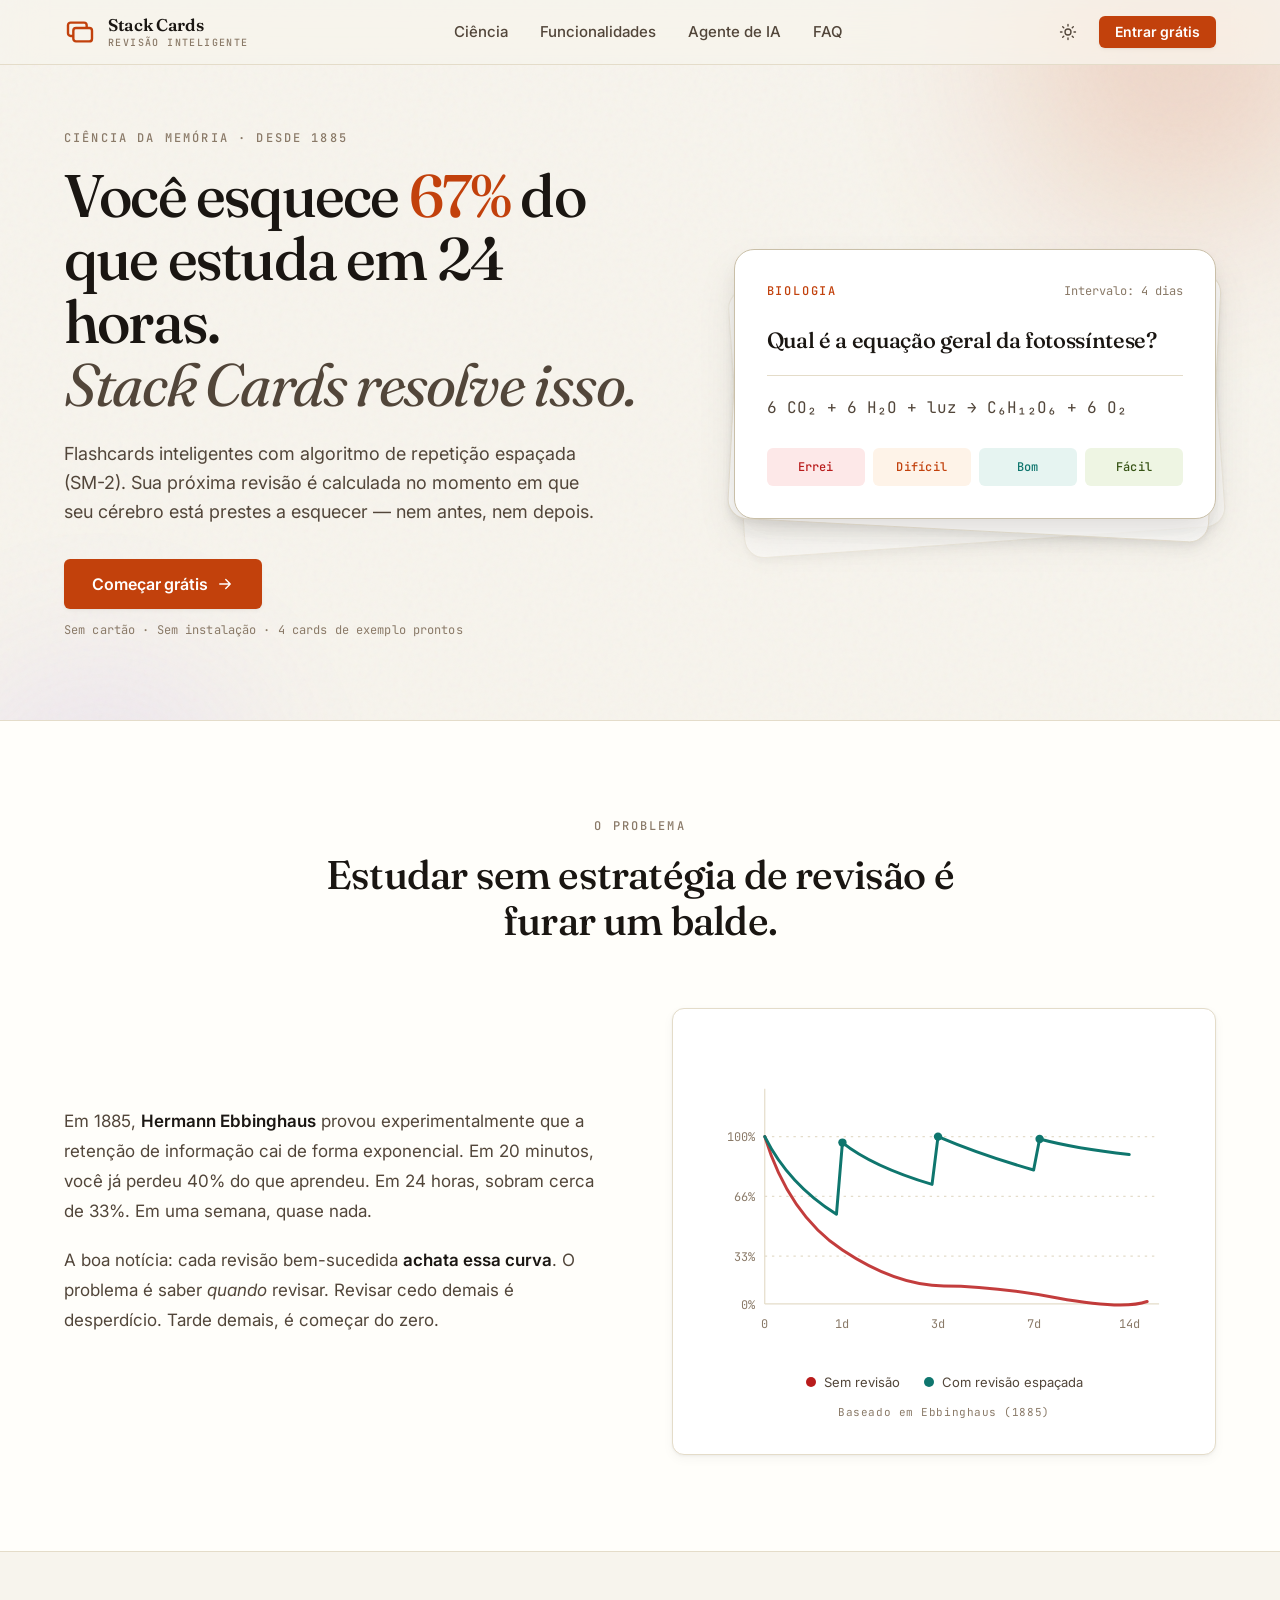
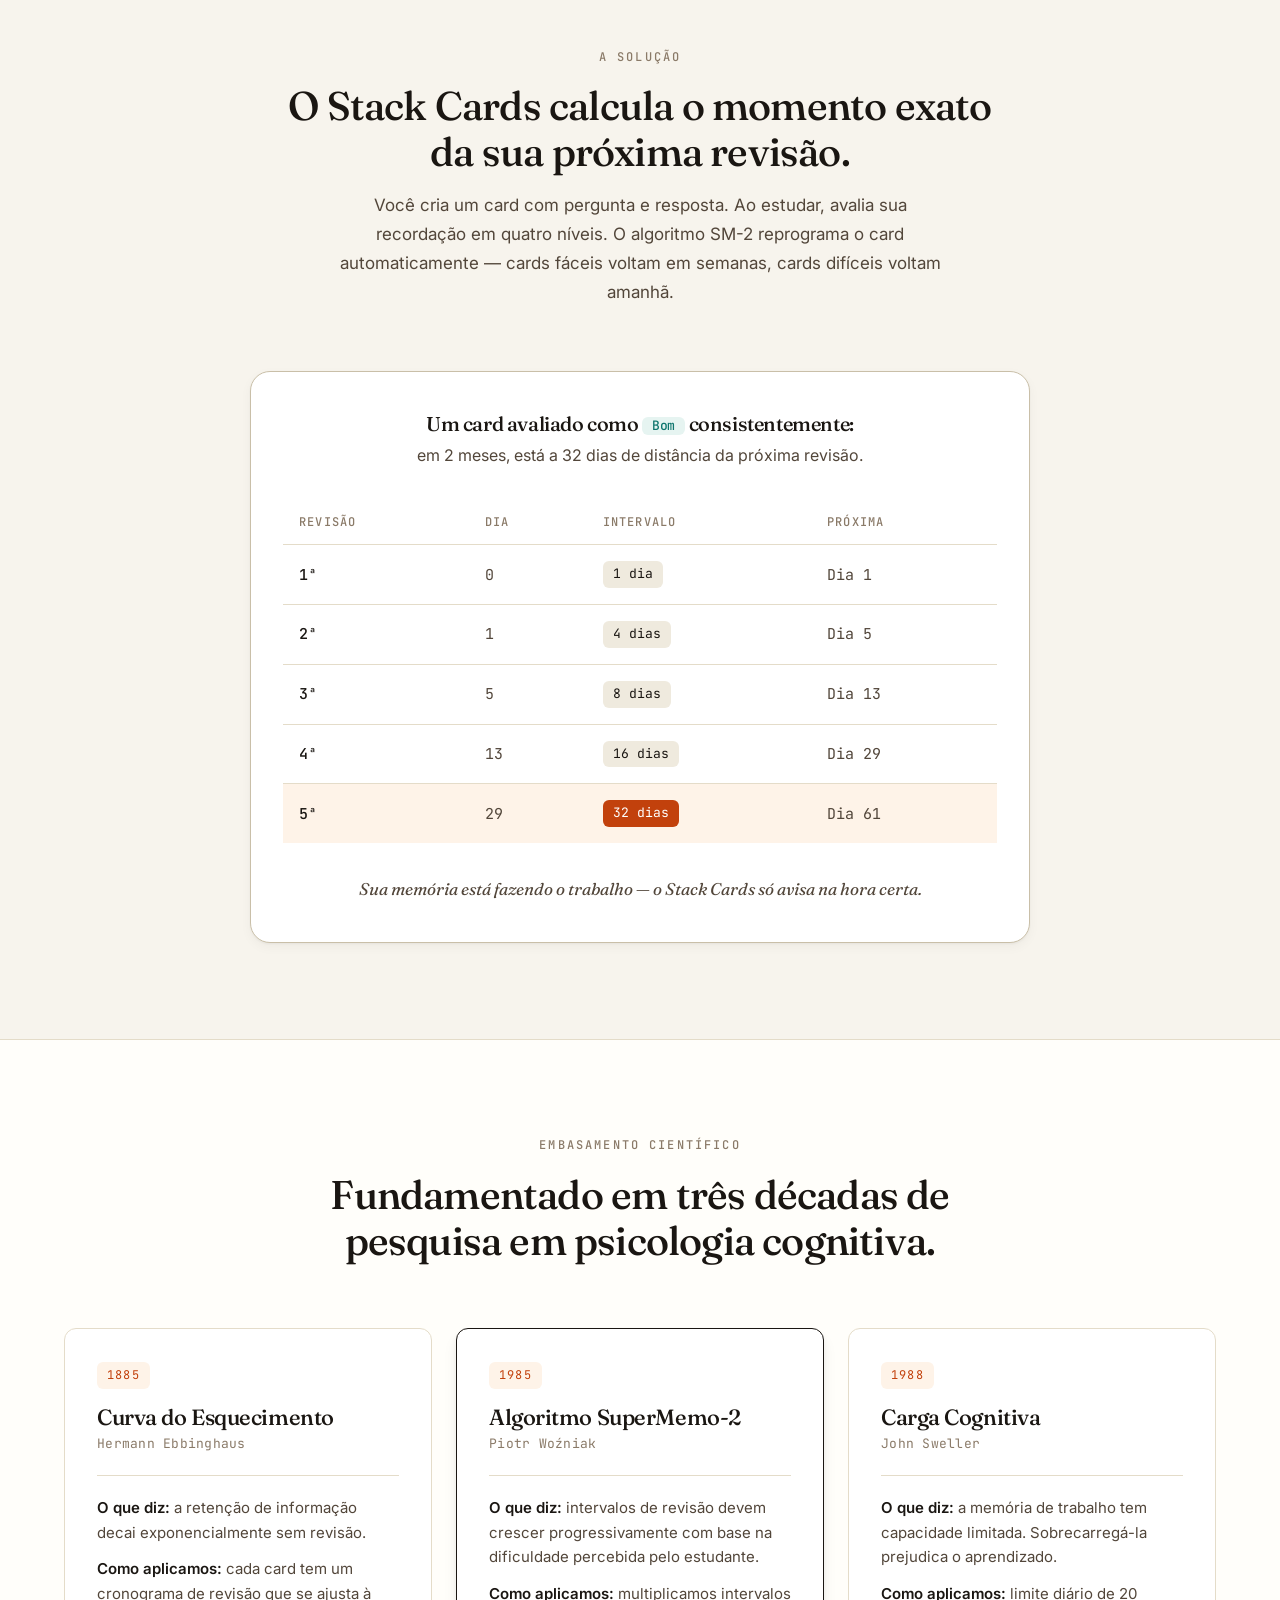
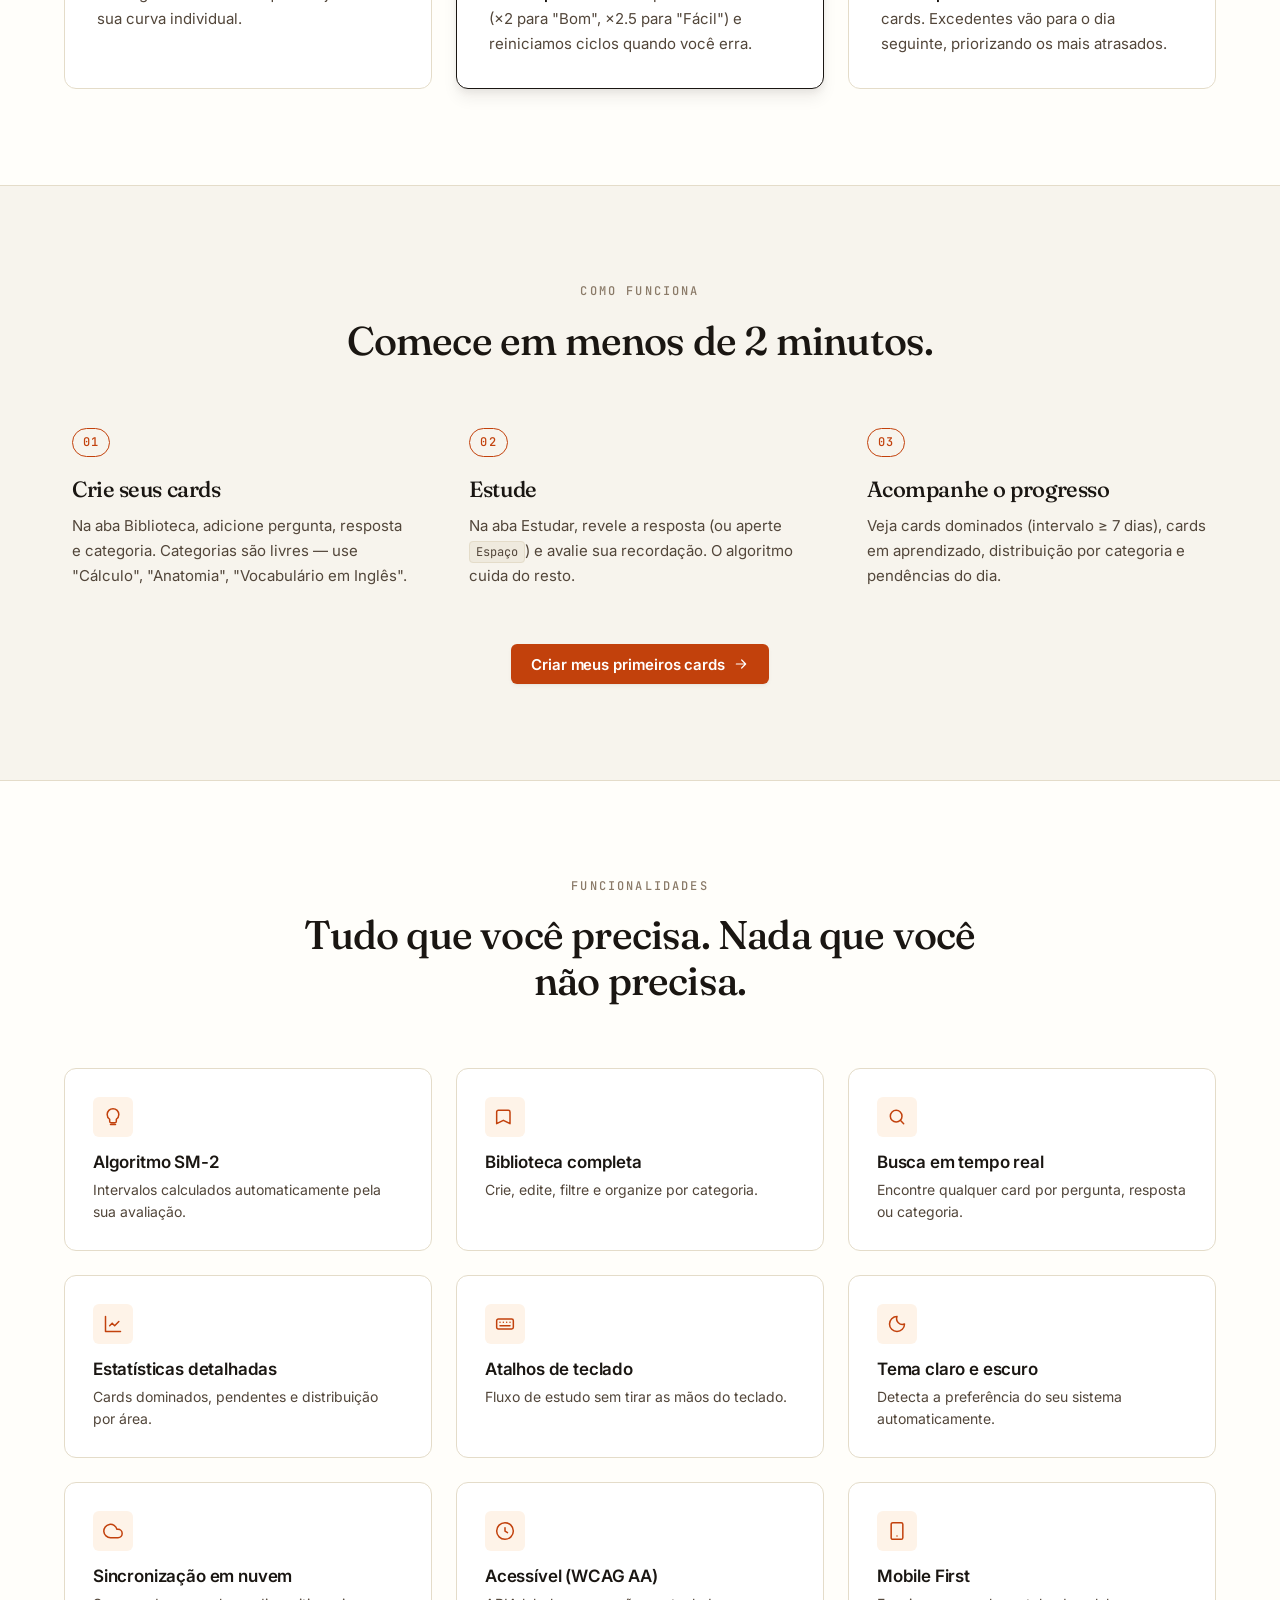
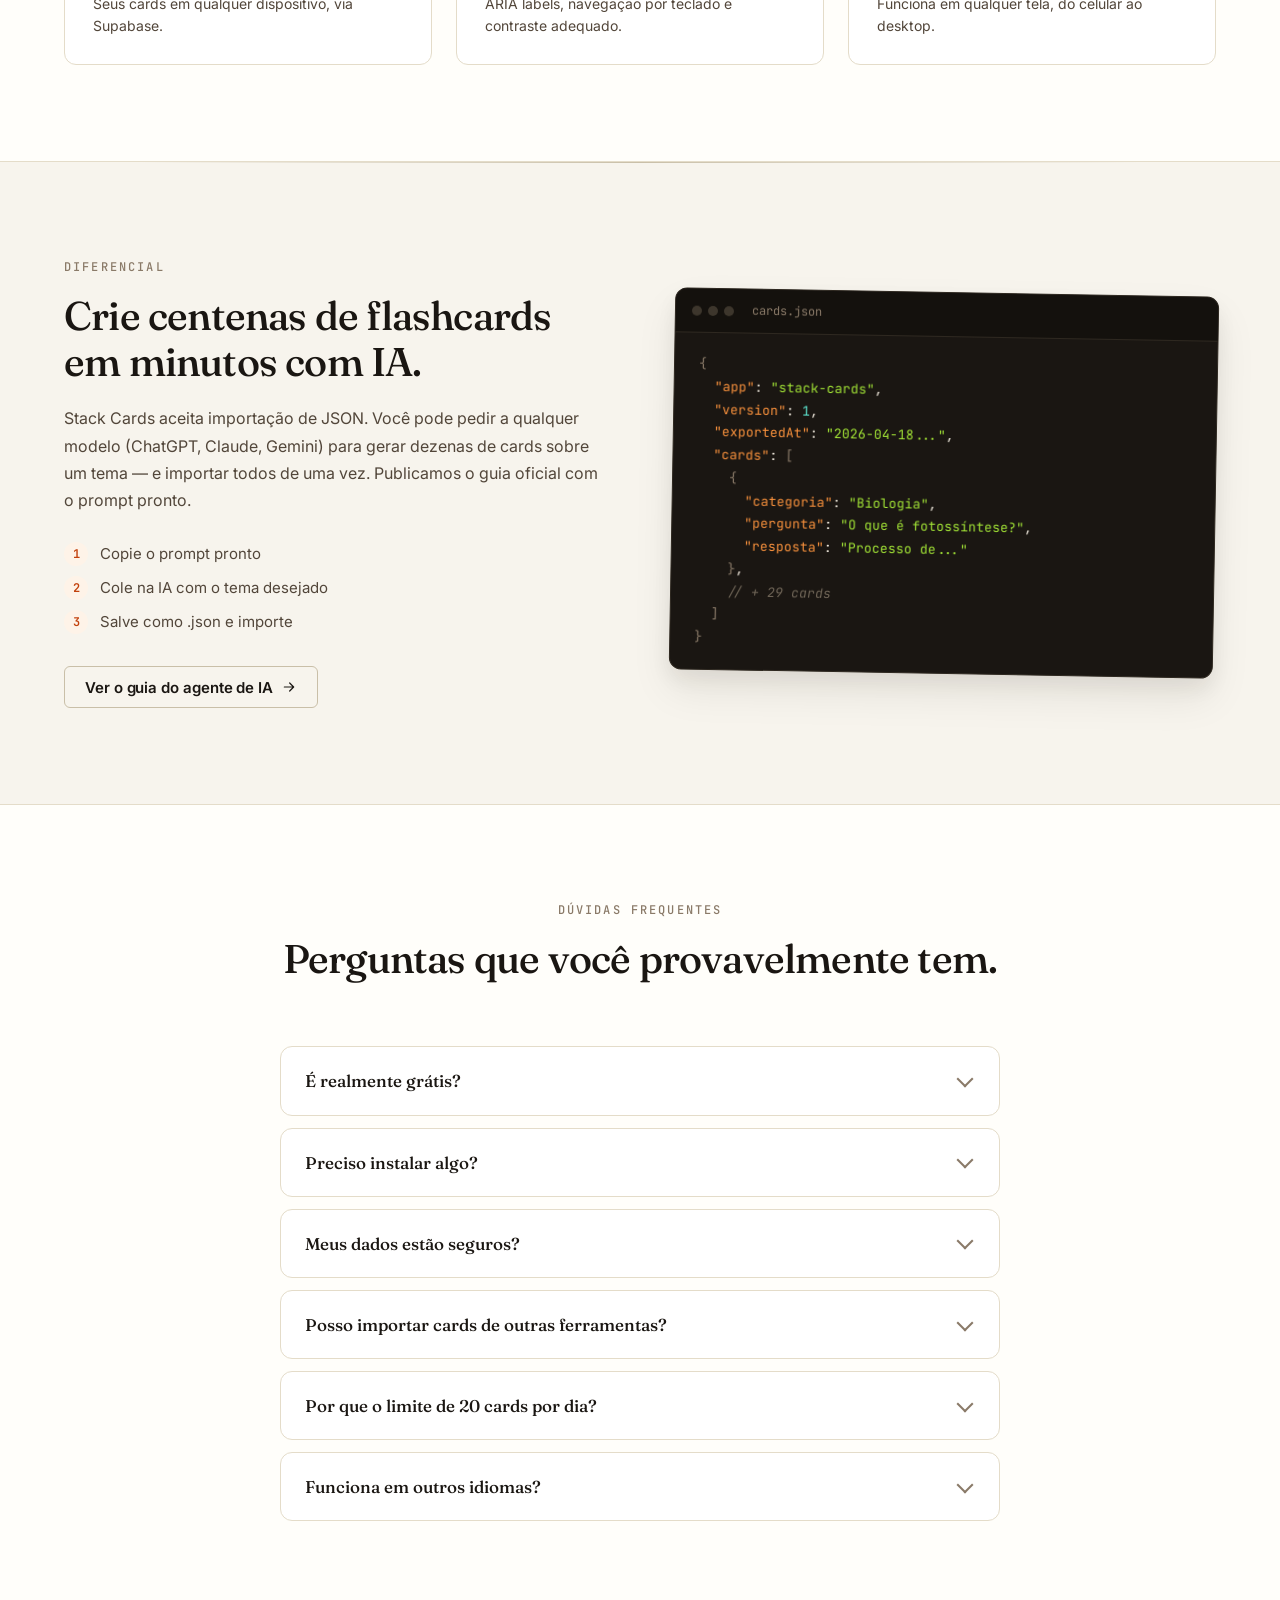
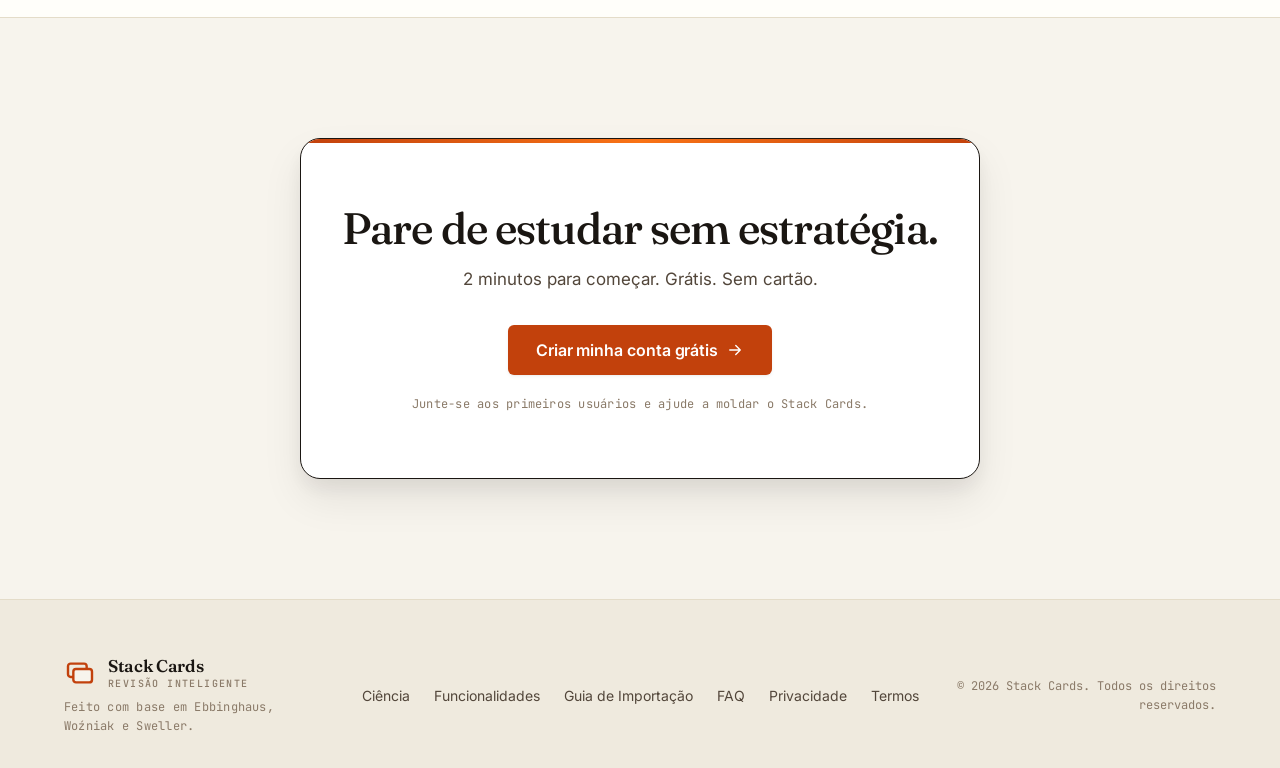
==== commit 3abafd0f: "Adiciona links de Privacidade e Termos no rodapé do index.html" ====
--- a/index.html
+++ b/index.html
@@ -4,14 +4,103 @@
   <meta charset="UTF-8">
   <meta name="viewport" content="width=device-width, initial-scale=1.0">
   <meta name="description" content="Flashcards inteligentes com algoritmo SM-2. Fundamentado em três décadas de pesquisa em psicologia cognitiva. Grátis, sem cartão, sem instalação.">
+  <meta name="robots" content="index, follow, max-snippet:-1, max-image-preview:large, max-video-preview:-1">
   <meta name="theme-color" content="#f7f4ed">
-  <title>Stack Cards — Pare de esquecer o que você estuda</title>
+  <title>Stack Cards · Pare de esquecer o que você estuda</title>
+  <link rel="canonical" href="https://stackcards.com.br/">
 
   <!-- Open Graph -->
   <meta property="og:title" content="Stack Cards — Flashcards com ciência da memória">
   <meta property="og:description" content="Algoritmo SM-2 calcula o momento exato da sua próxima revisão. Grátis.">
   <meta property="og:type" content="website">
   <meta property="og:url" content="https://stackcards.com.br">
+  <meta property="og:image" content="https://stackcards.com.br/assets/favicon.png">
+  <meta property="og:locale" content="pt_BR">
+  <meta property="og:site_name" content="Stack Cards">
+
+  <!-- Twitter -->
+  <meta name="twitter:card" content="summary_large_image">
+  <meta name="twitter:title" content="Stack Cards — Flashcards com ciência da memória">
+  <meta name="twitter:description" content="Algoritmo SM-2 calcula o momento exato da sua próxima revisão. Grátis.">
+  <meta name="twitter:image" content="https://stackcards.com.br/assets/favicon.png">
+
+  <script type="application/ld+json">
+    {
+      "@context": "https://schema.org",
+      "@type": "Organization",
+      "name": "Stack Cards",
+      "url": "https://stackcards.com.br/",
+      "logo": "https://stackcards.com.br/assets/favicon.png",
+      "description": "Plataforma de revisão espaçada com algoritmo SM-2 para retenção de longo prazo."
+    }
+  </script>
+
+  <script type="application/ld+json">
+    {
+      "@context": "https://schema.org",
+      "@type": "WebSite",
+      "name": "Stack Cards",
+      "url": "https://stackcards.com.br/",
+      "inLanguage": "pt-BR"
+    }
+  </script>
+
+  <script type="application/ld+json">
+    {
+      "@context": "https://schema.org",
+      "@type": "FAQPage",
+      "mainEntity": [
+        {
+          "@type": "Question",
+          "name": "É realmente grátis?",
+          "acceptedAnswer": {
+            "@type": "Answer",
+            "text": "Sim. Por enquanto, tudo é gratuito enquanto validamos a plataforma com os primeiros usuários. Você será avisado antes de qualquer mudança, e quem entrar agora terá condições especiais quando monetizarmos."
+          }
+        },
+        {
+          "@type": "Question",
+          "name": "Preciso instalar algo?",
+          "acceptedAnswer": {
+            "@type": "Answer",
+            "text": "Não. Stack Cards roda direto no navegador. Seus cards ficam sincronizados na nuvem, acessíveis de qualquer dispositivo."
+          }
+        },
+        {
+          "@type": "Question",
+          "name": "Meus dados estão seguros?",
+          "acceptedAnswer": {
+            "@type": "Answer",
+            "text": "Usamos Supabase como backend, com autenticação por conta individual. Seus cards são privados — só você tem acesso."
+          }
+        },
+        {
+          "@type": "Question",
+          "name": "Posso importar cards de outras ferramentas?",
+          "acceptedAnswer": {
+            "@type": "Answer",
+            "text": "Sim. Oferecemos importação via JSON. Qualquer conjunto de cards que você consiga converter para o nosso formato funciona."
+          }
+        },
+        {
+          "@type": "Question",
+          "name": "Por que o limite de 20 cards por dia?",
+          "acceptedAnswer": {
+            "@type": "Answer",
+            "text": "Porque a Teoria da Carga Cognitiva de Sweller mostra que a memória de trabalho tem limite. Exceder esse limite reduz a qualidade da memorização."
+          }
+        },
+        {
+          "@type": "Question",
+          "name": "Funciona em outros idiomas?",
+          "acceptedAnswer": {
+            "@type": "Answer",
+            "text": "Sim. Pergunta e resposta são texto livre em qualquer idioma. A interface, no momento, está em português."
+          }
+        }
+      ]
+    }
+  </script>
 
   <!-- Fonts -->
   <link rel="preconnect" href="https://fonts.googleapis.com">
@@ -19,6 +108,7 @@
   <link href="https://fonts.googleapis.com/css2?family=Fraunces:ital,opsz,wght@0,9..144,400;0,9..144,500;0,9..144,600;0,9..144,700;1,9..144,400&family=Inter:wght@400;500;600;700&family=JetBrains+Mono:wght@400;500&display=swap" rel="stylesheet">
 
   <link rel="stylesheet" href="styles.css">
+  <link rel="icon" href="assets/favicon.png" type="image/png">
 </head>
 <body>
 
@@ -32,17 +122,17 @@
   <!-- Header -->
   <header class="site-header">
     <div class="container header-inner">
-      <a href="#" class="brand">
-        <span class="brand-mark" aria-hidden="true">
+      <a href="index.html" class="brand">
+        <div class="brand-mark" aria-hidden="true">
           <svg viewBox="0 0 24 24" fill="none" xmlns="http://www.w3.org/2000/svg">
             <rect x="3" y="5" width="14" height="10" rx="2" stroke="currentColor" stroke-width="1.8"/>
             <rect x="7" y="9" width="14" height="10" rx="2" stroke="currentColor" stroke-width="1.8" fill="var(--bg-primary)"/>
           </svg>
-        </span>
-        <span class="brand-text">
+        </div>
+        <div class="brand-text">
           <span class="brand-title">Stack Cards</span>
           <span class="brand-sub">Revisão Inteligente</span>
-        </span>
+        </div>
       </a>
 
       <nav class="site-nav" aria-label="Navegação principal">
@@ -583,17 +673,17 @@
   <footer class="site-footer">
     <div class="container footer-inner">
       <div class="footer-brand">
-        <a href="#" class="brand">
-          <span class="brand-mark" aria-hidden="true">
+        <a href="index.html" class="brand">
+          <div class="brand-mark" aria-hidden="true">
             <svg viewBox="0 0 24 24" fill="none" xmlns="http://www.w3.org/2000/svg">
               <rect x="3" y="5" width="14" height="10" rx="2" stroke="currentColor" stroke-width="1.8"/>
               <rect x="7" y="9" width="14" height="10" rx="2" stroke="currentColor" stroke-width="1.8" fill="var(--bg-primary)"/>
             </svg>
-          </span>
-          <span class="brand-text">
+          </div>
+          <div class="brand-text">
             <span class="brand-title">Stack Cards</span>
             <span class="brand-sub">Revisão Inteligente</span>
-          </span>
+          </div>
         </a>
         <p class="footer-tagline">Feito com base em Ebbinghaus, Woźniak e Sweller.</p>
       </div>
@@ -603,12 +693,14 @@
         <a href="#funcionalidades">Funcionalidades</a>
         <a href="guia-ia.html">Guia de Importação</a>
         <a href="#faq">FAQ</a>
+        <a href="https://app.stackcards.com.br/privacidade">Privacidade</a>
+        <a href="https://app.stackcards.com.br/termos">Termos</a>
       </nav>
 
       <p class="footer-copy">© <span id="year"></span> Stack Cards. Todos os direitos reservados.</p>
     </div>
   </footer>
 
-  <script src="script.js"></script>
+  <script src="script.js" defer></script>
 </body>
 </html>
